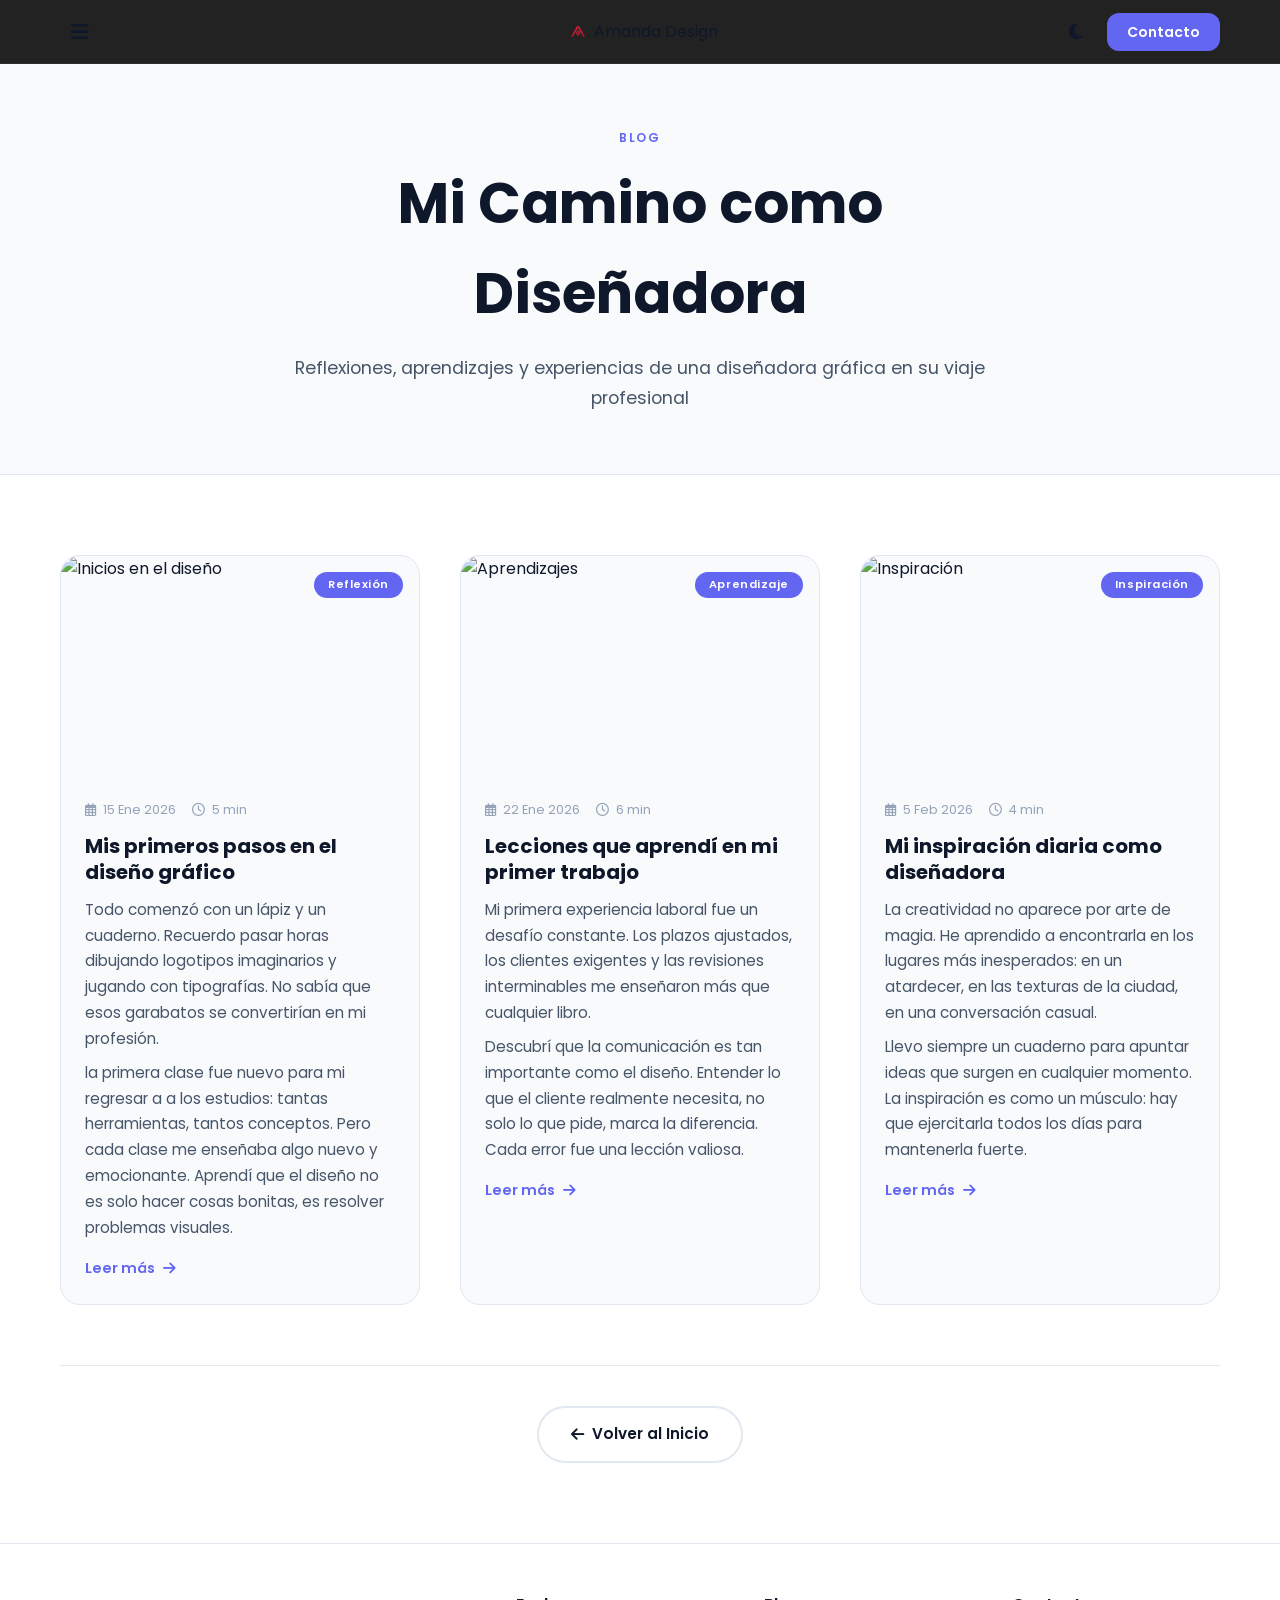
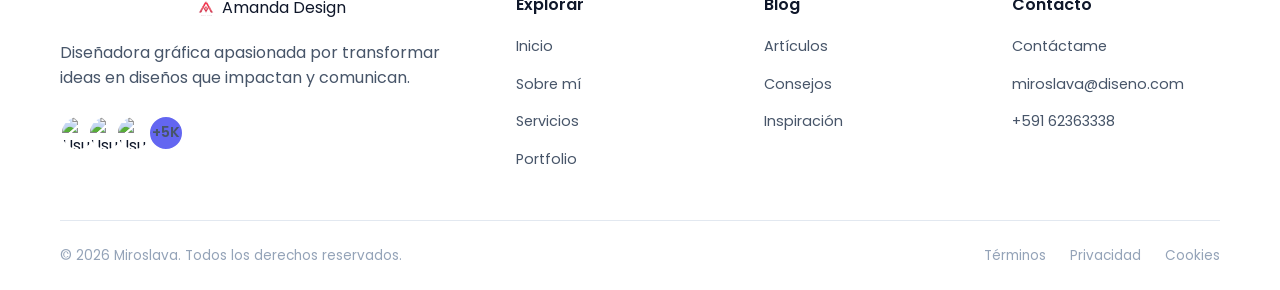
==== blog.html @ bf5e74ff "Primera versiondel portafolio de Amanda Design" ====
<!DOCTYPE html>
<html lang="es">
<head>
    <meta charset="UTF-8">
    <meta name="viewport" content="width=device-width, initial-scale=1.0">
    <title>Blog - Miroslava Diseñadora</title>
    
    <!-- ENLACES EXTERNOS -->
    <link rel="preconnect" href="https://fonts.googleapis.com">
    <link rel="preconnect" href="https://fonts.gstatic.com" crossorigin>
    <link href="https://fonts.googleapis.com/css2?family=Poppins:wght@300;400;500;600;700;800&display=swap" rel="stylesheet">
    <link rel="stylesheet" href="https://cdnjs.cloudflare.com/ajax/libs/font-awesome/6.5.0/css/all.min.css">
    
    <!-- HOJA DE ESTILOS PRINCIPAL -->
    <link rel="stylesheet" href="style.css">
</head>
<body>

    <!-- ========================================== -->
    <!-- HEADER (Barra de navegación fija)          -->
    <!-- ========================================== -->
    <header id="header">
        <div class="container header-container">
            <button id="menu-btn" class="menu-toggle" aria-label="Abrir menú">
                <i class="fas fa-bars"></i>
            </button>

             <a href="index.html" class="logo">
                <img src="img/logo.png" alt="Miroslava Logo"> Amanda Design
            </a>

            <div class="header-actions">
                <button id="theme-toggle" aria-label="Cambiar tema">
                    <i class="fas fa-moon"></i>
                </button>
                <a href="index.html#contacto" class="btn-contact">Contacto</a>
            </div>
        </div>
    </header>

    <!-- ========================================== -->
    <!-- MENÚ LATERAL (DRAWER)                     -->
    <!-- ========================================== -->
    <div id="overlay"></div>
    <nav id="drawer">
        <div class="drawer-header">
            <a href="index.html" class="logo">
                <img src="img/logo.png" alt="Miroslava Logo"> Amanda Design
            </a>
            </a>
            <button id="close-drawer" aria-label="Cerrar menú">
                <i class="fas fa-times"></i>
            </button>
        </div>
        <ul class="drawer-nav">
            <li><a href="index.html#inicio">Inicio</a></li>
            <li><a href="index.html#sobre-mi">Sobre mí</a></li>
            <li><a href="index.html#servicios">Servicios</a></li>
            <li><a href="index.html#galeria">Portafolio</a></li>
            <li><a href="blog.html">Blog personal</a></li>
            <li><a href="index.html#contacto" class="drawer-cta">Contacto</a></li>
        </ul>
    </nav>

    <main>

        <!-- ========================================== -->
        <!-- HERO DEL BLOG                             -->
        <!-- ========================================== -->
        <section class="blog-hero">
            <div class="container">
                <div class="blog-hero-content">
                    <span class="section-badge">Blog</span>
                    <h1>Mi Camino como Diseñadora</h1>
                    <p>Reflexiones, aprendizajes y experiencias de una diseñadora gráfica en su viaje profesional</p>
                </div>
            </div>
        </section>

        <!-- ========================================== -->
        <!-- BLOG GRID - 3 ARTÍCULOS                   -->
        <!-- ========================================== -->
        <section class="blog-grid-section">
            <div class="container">
                <div class="blog-grid">

                    <!-- ARTÍCULO 1 -->
                    <article class="blog-card">
                        <div class="blog-card-image">
                            <img src="https://images.unsplash.com/photo-1542744173-8e7e53415bb0?w=800&auto=format&fit=crop&q=80" alt="Inicios en el diseño">
                            <span class="blog-card-tag">Reflexión</span>
                        </div>
                        <div class="blog-card-body">
                            <div class="blog-card-meta">
                                <span><i class="far fa-calendar-alt"></i> 15 Ene 2026</span>
                                <span><i class="far fa-clock"></i> 5 min</span>
                            </div>
                            <h3>Mis primeros pasos en el diseño gráfico</h3>
                            <p>Todo comenzó con un lápiz y un cuaderno. Recuerdo pasar horas dibujando logotipos imaginarios y jugando con tipografías. No sabía que esos garabatos se convertirían en mi profesión.</p>
                            <p>la primera clase fue nuevo para mi regresar a a los estudios: tantas herramientas, tantos conceptos. Pero cada clase me enseñaba algo nuevo y emocionante. Aprendí que el diseño no es solo hacer cosas bonitas, es resolver problemas visuales.</p>
                            <a href="#" class="blog-card-link">Leer más <i class="fas fa-arrow-right"></i></a>
                        </div>
                    </article>

                    <!-- ARTÍCULO 2 -->
                    <article class="blog-card">
                        <div class="blog-card-image">
                            <img src="https://images.unsplash.com/photo-1557838923-2985c318be48?w=800&auto=format&fit=crop&q=80" alt="Aprendizajes">
                            <span class="blog-card-tag">Aprendizaje</span>
                        </div>
                        <div class="blog-card-body">
                            <div class="blog-card-meta">
                                <span><i class="far fa-calendar-alt"></i> 22 Ene 2026</span>
                                <span><i class="far fa-clock"></i> 6 min</span>
                            </div>
                            <h3>Lecciones que aprendí en mi primer trabajo</h3>
                            <p>Mi primera experiencia laboral fue un desafío constante. Los plazos ajustados, los clientes exigentes y las revisiones interminables me enseñaron más que cualquier libro.</p>
                            <p>Descubrí que la comunicación es tan importante como el diseño. Entender lo que el cliente realmente necesita, no solo lo que pide, marca la diferencia. Cada error fue una lección valiosa.</p>
                            <a href="#" class="blog-card-link">Leer más <i class="fas fa-arrow-right"></i></a>
                        </div>
                    </article>

                    <!-- ARTÍCULO 3 -->
                    <article class="blog-card">
                        <div class="blog-card-image">
                            <img src="https://images.unsplash.com/photo-1561070791-2526d30994b5?w=800&auto=format&fit=crop&q=80" alt="Inspiración">
                            <span class="blog-card-tag">Inspiración</span>
                        </div>
                        <div class="blog-card-body">
                            <div class="blog-card-meta">
                                <span><i class="far fa-calendar-alt"></i> 5 Feb 2026</span>
                                <span><i class="far fa-clock"></i> 4 min</span>
                            </div>
                            <h3>Mi inspiración diaria como diseñadora</h3>
                            <p>La creatividad no aparece por arte de magia. He aprendido a encontrarla en los lugares más inesperados: en un atardecer, en las texturas de la ciudad, en una conversación casual.</p>
                            <p>Llevo siempre un cuaderno para apuntar ideas que surgen en cualquier momento. La inspiración es como un músculo: hay que ejercitarla todos los días para mantenerla fuerte.</p>
                            <a href="#" class="blog-card-link">Leer más <i class="fas fa-arrow-right"></i></a>
                        </div>
                    </article>

                </div>

                <!-- Botón Volver al Inicio -->
                <div class="blog-back">
                    <a href="index.html" class="btn-primary">
                        <i class="fas fa-arrow-left"></i> Volver al Inicio
                    </a>
                </div>
            </div>
        </section>

    </main>

    <!-- ========================================== -->
    <!-- FOOTER                                     -->
    <!-- ========================================== -->
    <footer id="footer">
        <div class="container">
            <div class="footer-grid">
                <div class="footer-brand">
                     <a href="index.html" class="logo">
                <img src="img/logo.png" alt="Miroslava Logo"> Amanda Design
                </a>
                    <p>Diseñadora gráfica apasionada por transformar ideas en diseños que impactan y comunican.</p>
                    <div class="footer-social-proof">
                        <div class="avatars">
                            <img src="https://images.unsplash.com/photo-1494790108377-be9c29b29330?w=100&auto=format&fit=crop&q=80" alt="Usuario">
                            <img src="https://images.unsplash.com/photo-1507003211169-0a1dd7228f2d?w=100&auto=format&fit=crop&q=80" alt="Usuario">
                            <img src="https://images.unsplash.com/photo-1438761681033-6461ffad8d80?w=100&auto=format&fit=crop&q=80" alt="Usuario">
                            <span class="avatar-more">+5K</span>
                        </div>
                    </div>
                </div>

                <div class="footer-links">
                    <h4>Explorar</h4>
                    <ul>
                        <li><a href="index.html#inicio">Inicio</a></li>
                        <li><a href="index.html#sobre-mi">Sobre mí</a></li>
                        <li><a href="index.html#servicios">Servicios</a></li>
                        <li><a href="index.html#galeria">Portfolio</a></li>
                    </ul>
                </div>

                <div class="footer-links">
                    <h4>Blog</h4>
                    <ul>
                        <li><a href="blog.html">Artículos</a></li>
                        <li><a href="#">Consejos</a></li>
                        <li><a href="#">Inspiración</a></li>
                    </ul>
                </div>

                <div class="footer-links">
                    <h4>Contacto</h4>
                    <ul>
                        <li><a href="index.html#contacto">Contáctame</a></li>
                        <li><a href="#">miroslava@diseno.com</a></li>
                        <li><a href="#">+591 62363338</a></li>
                    </ul>
                </div>
            </div>

            <div class="footer-bottom">
                <p>© 2026 Miroslava. Todos los derechos reservados.</p>
                <div class="footer-legal">
                    <a href="#">Términos</a>
                    <a href="#">Privacidad</a>
                    <a href="#">Cookies</a>
                </div>
            </div>
        </div>
    </footer>

    <!-- ========================================== -->
    <!-- SCRIPTS                                    -->
    <!-- ========================================== -->
    <script src="script.js"></script>
</body>
</html>
---- style.css ----
/* ============================================ */
/* RESET Y ESTILOS BASE                        */
/* ============================================ */

* {
    margin: 0;
    padding: 0;
    box-sizing: border-box;
}

:root {
    /* Colores principales */
    --color-primary: #6366f1;
    --color-primary-dark: #4f46e5;
    --color-primary-light: #818cf8;
    
    --color-white: #ffffff;
    --color-black: #0a0a0a;
    --color-gray-50: #f8fafc;
    --color-gray-100: #f1f5f9;
    --color-gray-200: #e2e8f0;
    --color-gray-300: #cbd5e1;
    --color-gray-400: #94a3b8;
    --color-gray-500: #64748b;
    --color-gray-600: #475569;
    --color-gray-700: #334155;
    --color-gray-800: #1e293b;
    --color-gray-900: #0f172a;
    --color-gray-950: #020617;

    /* Tema claro (por defecto) */
    --bg-primary: #ffffff;
    --bg-secondary: #f8fafc;
    --bg-card: #ffffff;
    --bg-card-hover: #f1f5f9;
    --text-primary: #0f172a;
    --text-secondary: #475569;
    --text-muted: #94a3b8;
    --border-color: #e2e8f0;
    --shadow-color: rgba(0, 0, 0, 0.1);
    --hero-overlay: linear-gradient(to top, rgba(15, 23, 42, 0.9), rgba(15, 23, 42, 0.4));
    --drawer-bg: #0a0a0a;
    --drawer-text: #ffffff;
    --feature-bg: #f8fafc;
    
    /* Fuentes */
    --font-family: 'Poppins', -apple-system, BlinkMacSystemFont, 'Segoe UI', sans-serif;
    
    /* Transiciones */
    --transition: all 0.3s cubic-bezier(0.4, 0, 0.2, 1);
    
    /* Espaciado */
    --container-width: 1200px;
    --header-height: 64px;
    --section-padding: 80px 0;
}

/* Tema oscuro */
html.dark {
    --bg-primary: #020617;
    --bg-secondary: #0f172a;
    --bg-card: #1e293b;
    --bg-card-hover: #334155;
    --text-primary: #f8fafc;
    --text-secondary: #94a3b8;
    --text-muted: #64748b;
    --border-color: #1e293b;
    --shadow-color: rgba(0, 0, 0, 0.5);
    --hero-overlay: linear-gradient(to top, rgba(2, 6, 23, 0.95), rgba(2, 6, 23, 0.5));
    --drawer-bg: #0a0a0a;
    --drawer-text: #f8fafc;
    --feature-bg: #1e293b;
}

html {
    scroll-behavior: smooth;
}

body {
    font-family: var(--font-family);
    background-color: var(--bg-primary);
    color: var(--text-primary);
    line-height: 1.6;
    transition: background-color 0.3s, color 0.3s;
    overflow-x: hidden;
}

img {
    max-width: 100%;
    display: block;
}

a {
    text-decoration: none;
    color: inherit;
}

ul {
    list-style: none;
}

.container {
    max-width: var(--container-width);
    margin: 0 auto;
    padding: 0 20px;
}

/* ============================================ */
/* HEADER                                       */
/* ============================================ */

#header {
    position: fixed;
    top: 0;
    left: 0;
    right: 0;
    z-index: 50;
    background: rgba(10, 10, 10, 0.9);
    backdrop-filter: blur(12px);
    -webkit-backdrop-filter: blur(12px);
    border-bottom: 1px solid rgba(255, 255, 255, 0.08);
    height: var(--header-height);
    transition: var(--transition);
}

html.dark #header {
    background: rgba(10, 10, 10, 0.95);
}

.header-container {
    display: grid;
    grid-template-columns: 1fr auto 1fr;
    align-items: center;
    height: var(--header-height);
}

.menu-toggle {
    background: none;
    border: none;
    color: var(--text-primary);
    font-size: 1.25rem;
    cursor: pointer;
    width: 40px;
    height: 40px;
    display: flex;
    align-items: center;
    justify-content: center;
    border-radius: 12px;
    transition: var(--transition);
}

.menu-toggle:hover {
    background: var(--bg-card-hover);
}

.logo {
    display: flex;
    align-items: center;
    justify-content: center;
}

.logo img {
    height: 32px;
    width: auto;
}

.header-actions {
    display: flex;
    align-items: center;
    gap: 12px;
    justify-content: flex-end;
}

#theme-toggle {
    background: none;
    border: none;
    color: var(--text-primary);
    font-size: 1.1rem;
    cursor: pointer;
    width: 40px;
    height: 40px;
    display: flex;
    align-items: center;
    justify-content: center;
    border-radius: 12px;
    transition: var(--transition);
}

#theme-toggle:hover {
    background: var(--bg-card-hover);
}

#theme-toggle .fa-moon {
    display: block;
}
#theme-toggle .fa-sun {
    display: none;
}

html.dark #theme-toggle .fa-moon {
    display: none;
}
html.dark #theme-toggle .fa-sun {
    display: block;
}

.btn-contact {
    padding: 8px 20px;
    background: var(--color-primary);
    color: white;
    font-weight: 600;
    font-size: 0.875rem;
    border-radius: 12px;
    transition: var(--transition);
    display: none;
}

.btn-contact:hover {
    background: var(--color-primary-dark);
    box-shadow: 0 4px 20px rgba(99, 102, 241, 0.3);
    transform: translateY(-1px);
}

@media (min-width: 768px) {
    .btn-contact {
        display: inline-flex;
        align-items: center;
    }
}

/* ============================================ */
/* DRAWER (Menú Móvil)                        */
/* ============================================ */

#overlay {
    position: fixed;
    inset: 0;
    background: rgba(0, 0, 0, 0.5);
    z-index: 99;
    opacity: 0;
    visibility: hidden;
    transition: opacity 0.3s ease, visibility 0.3s ease;
}

#overlay.active {
    opacity: 1;
    visibility: visible;
}

#drawer {
    position: fixed;
    top: 0;
    left: 0;
    width: 320px;
    height: 100vh;
    background: var(--drawer-bg);
    z-index: 100;
    transform: translateX(-100%);
    transition: transform 0.3s cubic-bezier(0.4, 0, 0.2, 1);
    padding: 24px;
    overflow-y: auto;
}

#drawer.active {
    transform: translateX(0);
}

.drawer-header {
    display: flex;
    align-items: center;
    justify-content: space-between;
    margin-bottom: 32px;
    padding-bottom: 24px;
    border-bottom: 1px solid rgba(255, 255, 255, 0.06);
}

#close-drawer {
    background: none;
    border: none;
    color: var(--drawer-text);
    font-size: 1.25rem;
    cursor: pointer;
    width: 40px;
    height: 40px;
    display: flex;
    align-items: center;
    justify-content: center;
    border-radius: 12px;
    transition: var(--transition);
}

#close-drawer:hover {
    background: rgba(255, 255, 255, 0.05);
}

.drawer-nav {
    display: flex;
    flex-direction: column;
    gap: 4px;
}

.drawer-nav a {
    display: block;
    padding: 12px 16px;
    color: var(--drawer-text);
    font-weight: 500;
    border-radius: 12px;
    transition: var(--transition);
    font-size: 0.95rem;
}

.drawer-nav a:hover {
    background: rgba(255, 255, 255, 0.05);
}

.drawer-nav .drawer-cta {
    margin-top: 16px;
    background: var(--color-primary);
    color: white;
    text-align: center;
    font-weight: 600;
}

.drawer-nav .drawer-cta:hover {
    background: var(--color-primary-dark);
    box-shadow: 0 4px 20px rgba(99, 102, 241, 0.3);
}

/* ============================================ */
/* HERO - CENTRADO                            */
/* ============================================ */

.hero {
    position: relative;
    min-height: 100vh;
    display: flex;
    align-items: center;
    justify-content: center;
    padding: calc(var(--header-height) + 40px) 0 60px;
    overflow: hidden;
    text-align: center;
}

.hero-bg {
    position: absolute;
    inset: 0;
    z-index: 0;
}

.hero-bg img {
    width: 100%;
    height: 100%;
    object-fit: cover;
}

.hero-overlay {
    position: absolute;
    inset: 0;
    background: var(--hero-overlay);
}

.hero-content {
    position: relative;
    z-index: 1;
    max-width: 800px;
    margin: 0 auto;
    padding: 0 20px;
}

.hero-badge {
    display: inline-block;
    color: var(--color-primary-light);
    font-size: 0.75rem;
    font-weight: 600;
    letter-spacing: 0.25em;
    text-transform: uppercase;
    margin-bottom: 20px;
}

.hero h1 {
    font-size: 2.5rem;
    font-weight: 800;
    line-height: 1.1;
    color: white;
}

.hero h1 span {
    display: block;
}

.hero h1 .highlight {
    color: var(--color-primary-light);
}

.hero-divider {
    width: 80px;
    height: 4px;
    background: var(--color-primary);
    border-radius: 4px;
    margin: 24px auto;
}

.hero p {
    color: rgba(255, 255, 255, 0.8);
    font-size: 1.05rem;
    max-width: 600px;
    margin: 0 auto;
    font-weight: 400;
    line-height: 1.7;
}

.hero-buttons {
    display: flex;
    flex-wrap: wrap;
    gap: 16px;
    margin-top: 32px;
    justify-content: center;
}

.btn-primary {
    display: inline-flex;
    align-items: center;
    padding: 14px 32px;
    background: var(--color-primary);
    color: white;
    font-weight: 600;
    border-radius: 9999px;
    border: none;
    cursor: pointer;
    transition: var(--transition);
    font-size: 0.95rem;
}

.btn-primary:hover {
    background: var(--color-primary-dark);
    transform: translateY(-2px);
    box-shadow: 0 8px 30px rgba(99, 102, 241, 0.35);
}

.btn-secondary {
    display: inline-flex;
    align-items: center;
    padding: 14px 32px;
    background: rgba(255, 255, 255, 0.08);
    backdrop-filter: blur(8px);
    -webkit-backdrop-filter: blur(8px);
    color: white;
    font-weight: 600;
    border-radius: 9999px;
    border: 1px solid rgba(255, 255, 255, 0.2);
    cursor: pointer;
    transition: var(--transition);
    font-size: 0.95rem;
}

.btn-secondary:hover {
    background: rgba(255, 255, 255, 0.15);
    transform: translateY(-2px);
}

.hero-stats {
    display: none;
    position: absolute;
    bottom: 100px;
    right: 40px;
    z-index: 1;
    gap: 16px;
}

@media (min-width: 1024px) {
    .hero-stats {
        display: grid;
        grid-template-columns: 1fr 1fr;
    }
}

.stat-card {
    padding: 20px;
    background: rgba(255, 255, 255, 0.08);
    backdrop-filter: blur(16px);
    -webkit-backdrop-filter: blur(16px);
    border-radius: 16px;
    border: 1px solid rgba(255, 255, 255, 0.12);
    width: 160px;
}

.stat-number {
    display: block;
    font-size: 1.75rem;
    font-weight: 700;
    color: var(--color-primary-light);
}

.stat-card p {
    color: rgba(255, 255, 255, 0.6);
    font-size: 0.8rem;
    margin-top: 4px;
}

@media (min-width: 640px) {
    .hero h1 {
        font-size: 3.5rem;
    }
}

@media (min-width: 1024px) {
    .hero h1 {
        font-size: 4.5rem;
    }
}

/* ============================================ */
/* SECCIÓN: SOBRE MÍ - NUEVA ESTRUCTURA       */
/* ============================================ */

.about {
    padding: var(--section-padding);
    background: var(--bg-secondary);
    transition: background-color 0.3s;
}

.section-badge {
    display: inline-block;
    color: var(--color-primary);
    font-size: 0.75rem;
    font-weight: 600;
    letter-spacing: 0.15em;
    text-transform: uppercase;
    margin-bottom: 12px;
}

/* Fila superior: Imagen + Texto */
.about-row {
    display: grid;
    gap: 40px;
    margin-bottom: 48px;
}

@media (min-width: 768px) {
    .about-row {
        grid-template-columns: 1fr 1fr;
        align-items: center;
    }
}

.about-image {
    border-radius: 24px;
    overflow: hidden;
    min-height: 350px;
}

.about-image img {
    width: 100%;
    height: 100%;
    min-height: 350px;
    object-fit: cover;
}

.about-text h2 {
    font-size: 2rem;
    font-weight: 700;
    color: var(--text-primary);
    margin-bottom: 16px;
}

.about-text p {
    color: var(--text-secondary);
    line-height: 1.7;
    margin-bottom: 12px;
}

.btn-link {
    display: inline-flex;
    align-items: center;
    gap: 8px;
    color: var(--color-primary);
    font-weight: 600;
    transition: var(--transition);
}

.btn-link i {
    transition: var(--transition);
}

.btn-link:hover {
    gap: 16px;
}

/* Fila inferior: 3 cualidades centradas */
.about-features {
    display: grid;
    grid-template-columns: 1fr;
    gap: 24px;
    padding-top: 40px;
    border-top: 1px solid var(--border-color);
}

@media (min-width: 768px) {
    .about-features {
        grid-template-columns: repeat(3, 1fr);
        gap: 32px;
    }
}

.feature-card {
    text-align: center;
    padding: 32px 24px;
    background: var(--bg-card);
    border-radius: 16px;
    transition: var(--transition);
    border: 1px solid var(--border-color);
}

.feature-card:hover {
    transform: translateY(-4px);
    box-shadow: 0 8px 30px var(--shadow-color);
    border-color: var(--color-primary);
}

.feature-card .feature-icon {
    width: 56px;
    height: 56px;
    border-radius: 14px;
    background: var(--color-primary);
    display: flex;
    align-items: center;
    justify-content: center;
    margin: 0 auto 16px;
    color: white;
    font-size: 1.5rem;
}

.feature-card h4 {
    font-size: 1.1rem;
    font-weight: 600;
    margin-bottom: 8px;
    color: var(--text-primary);
}

.feature-card p {
    color: var(--text-secondary);
    font-size: 0.95rem;
    line-height: 1.6;
}

/* ============================================ */
/* SECCIÓN: SERVICIOS - NUEVA ESTRUCTURA      */
/* ============================================ */

.services {
    padding: var(--section-padding);
    background: var(--bg-primary);
    transition: background-color 0.3s;
}

.services-layout {
    display: grid;
    gap: 48px;
}

@media (min-width: 1024px) {
    .services-layout {
        grid-template-columns: 1fr 1.5fr;
        gap: 64px;
        align-items: start;
    }
}

.services-text .section-badge {
    display: inline-block;
    color: var(--color-primary);
    font-size: 0.75rem;
    font-weight: 600;
    letter-spacing: 0.15em;
    text-transform: uppercase;
    margin-bottom: 12px;
}

.services-text h2 {
    font-size: 2.25rem;
    font-weight: 700;
    color: var(--text-primary);
    margin-bottom: 16px;
}

@media (min-width: 640px) {
    .services-text h2 {
        font-size: 3rem;
    }
}

.services-text p {
    color: var(--text-secondary);
    font-size: 1.05rem;
    line-height: 1.7;
}

.services-subtext {
    margin-top: 16px;
    color: var(--text-muted);
}

.services-cards {
    display: grid;
    grid-template-columns: 1fr 1fr;
    gap: 20px;
}

@media (max-width: 480px) {
    .services-cards {
        grid-template-columns: 1fr;
    }
}

.service-card {
    padding: 24px;
    background: var(--bg-secondary);
    border-radius: 16px;
    text-align: center;
    border: 1px solid var(--border-color);
    transition: var(--transition);
}

.service-card:hover {
    border-color: var(--color-primary);
    transform: translateY(-4px);
    box-shadow: 0 8px 30px var(--shadow-color);
}

.service-card .service-icon {
    width: 48px;
    height: 48px;
    margin: 0 auto 12px;
    background: var(--color-primary);
    border-radius: 12px;
    display: flex;
    align-items: center;
    justify-content: center;
    color: white;
    font-size: 1.25rem;
}

.service-card h5 {
    font-size: 0.95rem;
    font-weight: 600;
    margin-bottom: 6px;
    color: var(--text-primary);
}

.service-card p {
    color: var(--text-secondary);
    font-size: 0.85rem;
    line-height: 1.5;
}

/* ============================================ */
/* SECCIÓN: PORTAFOLIO DESTACADO               */
/* ============================================ */

.featured-section {
    padding: var(--section-padding);
    background: var(--bg-secondary);
    transition: background-color 0.3s;
}

.featured-header {
    text-align: center;
    margin-bottom: 48px;
}

.featured-header .section-badge {
    display: inline-block;
    color: var(--color-primary);
    font-size: 0.75rem;
    font-weight: 600;
    letter-spacing: 0.15em;
    text-transform: uppercase;
    margin-bottom: 12px;
}

.featured-header h2 {
    font-size: 2.25rem;
    font-weight: 700;
    color: var(--text-primary);
    margin-bottom: 16px;
}

@media (min-width: 640px) {
    .featured-header h2 {
        font-size: 3rem;
    }
}

.featured-header p {
    color: var(--text-secondary);
    font-size: 1.1rem;
    max-width: 650px;
    margin: 0 auto;
    line-height: 1.7;
}

.featured-grid {
    display: grid;
    gap: 24px;
}

@media (min-width: 1024px) {
    .featured-grid {
        grid-template-columns: 1fr 1fr;
    }
}

.featured-main {
    position: relative;
    overflow: hidden;
    border-radius: 24px;
    min-height: 400px;
}

@media (min-width: 1024px) {
    .featured-main {
        min-height: 700px;
    }
}

.featured-main img {
    width: 100%;
    height: 100%;
    min-height: 400px;
    object-fit: cover;
    transition: transform 0.7s cubic-bezier(0.4, 0, 0.2, 1);
}

@media (min-width: 1024px) {
    .featured-main img {
        min-height: 700px;
    }
}

.featured-main:hover img {
    transform: scale(1.05);
}

.featured-main-overlay {
    position: absolute;
    inset: 0;
    background: linear-gradient(to top, rgba(15, 23, 42, 0.85), transparent 50%);
    padding: 32px;
    display: flex;
    flex-direction: column;
    justify-content: flex-end;
}

.featured-main-overlay .featured-tag {
    display: inline-block;
    padding: 4px 14px;
    background: var(--color-primary);
    color: white;
    font-size: 0.7rem;
    font-weight: 700;
    border-radius: 9999px;
    margin-bottom: 12px;
    width: fit-content;
    letter-spacing: 0.05em;
}

.featured-main-overlay h3 {
    color: white;
    font-size: 1.75rem;
    font-weight: 700;
    margin-bottom: 8px;
}

@media (min-width: 640px) {
    .featured-main-overlay h3 {
        font-size: 2.25rem;
    }
}

.featured-main-overlay p {
    color: rgba(255, 255, 255, 0.8);
    font-size: 0.95rem;
    max-width: 450px;
    line-height: 1.6;
    margin-bottom: 16px;
}

.featured-link {
    display: inline-flex;
    align-items: center;
    gap: 8px;
    color: var(--color-primary-light);
    font-weight: 600;
    transition: var(--transition);
}

.featured-link i {
    transition: var(--transition);
}

.featured-link:hover {
    gap: 16px;
}

.featured-side {
    display: flex;
    flex-direction: column;
    gap: 24px;
}

.featured-side-top {
    display: grid;
    grid-template-columns: 1fr 1fr;
    gap: 24px;
}

.featured-card {
    position: relative;
    overflow: hidden;
    border-radius: 16px;
    min-height: 200px;
    cursor: pointer;
}

@media (min-width: 1024px) {
    .featured-card {
        min-height: 340px;
    }
}

.featured-card-wide {
    min-height: 200px;
}

@media (min-width: 1024px) {
    .featured-card-wide {
        min-height: 340px;
    }
}

.featured-card img {
    width: 100%;
    height: 100%;
    min-height: 200px;
    object-fit: cover;
    transition: transform 0.5s cubic-bezier(0.4, 0, 0.2, 1);
}

@media (min-width: 1024px) {
    .featured-card img {
        min-height: 340px;
    }
}

.featured-card:hover img {
    transform: scale(1.05);
}

.featured-card-overlay {
    position: absolute;
    inset: 0;
    background: linear-gradient(to top, rgba(15, 23, 42, 0.8), transparent 40%);
    padding: 20px;
    display: flex;
    flex-direction: column;
    justify-content: flex-end;
    opacity: 0;
    transition: var(--transition);
}

.featured-card:hover .featured-card-overlay {
    opacity: 1;
}

.featured-card-overlay .featured-tag {
    display: inline-block;
    padding: 2px 12px;
    background: var(--color-primary);
    color: white;
    font-size: 0.65rem;
    font-weight: 600;
    border-radius: 9999px;
    margin-bottom: 6px;
    width: fit-content;
}

.featured-card-overlay h4 {
    color: white;
    font-size: 1.1rem;
    font-weight: 600;
}

.featured-card-overlay p {
    color: rgba(255, 255, 255, 0.7);
    font-size: 0.85rem;
    display: none;
}

.featured-card-wide .featured-card-overlay p {
    display: block;
    margin-top: 4px;
}

.featured-stats {
    display: grid;
    grid-template-columns: 1fr 1fr;
    gap: 24px;
    margin-top: 48px;
    padding-top: 32px;
    border-top: 1px solid var(--border-color);
}

@media (min-width: 768px) {
    .featured-stats {
        grid-template-columns: repeat(4, 1fr);
        gap: 32px;
    }
}

.stat-item {
    text-align: center;
}

.stat-item .stat-number {
    display: block;
    font-size: 2rem;
    font-weight: 700;
    color: var(--color-primary);
}

@media (min-width: 640px) {
    .stat-item .stat-number {
        font-size: 2.5rem;
    }
}

.stat-item p {
    color: var(--text-secondary);
    font-size: 0.9rem;
    margin-top: 4px;
}

/* ============================================ */
/* SECCIÓN: GALERÍA MARQUEE VERTICAL           */
/* ============================================ */

.gallery-marquee-section {
    padding: var(--section-padding);
    background: var(--bg-primary);
    transition: background-color 0.3s;
}

.marquee-layout {
    display: flex;
    flex-direction: column;
    gap: 48px;
}

@media (min-width: 1024px) {
    .marquee-layout {
        flex-direction: row;
        gap: 64px;
        align-items: stretch;
    }
}

.marquee-content {
    flex: 0 0 auto;
    display: flex;
    flex-direction: column;
    justify-content: center;
}

@media (min-width: 1024px) {
    .marquee-content {
        width: 420px;
        flex-shrink: 0;
    }
}

.marquee-content h2 {
    font-size: 2.25rem;
    font-weight: 700;
    color: var(--text-primary);
    margin-bottom: 16px;
}

@media (min-width: 640px) {
    .marquee-content h2 {
        font-size: 3rem;
    }
}

.marquee-content p {
    color: var(--text-secondary);
    font-size: 1.1rem;
    line-height: 1.7;
    margin-bottom: 32px;
}

.marquee-stats {
    display: grid;
    grid-template-columns: 1fr 1fr;
    gap: 24px;
    padding-top: 32px;
    border-top: 1px solid var(--border-color);
    margin-bottom: 32px;
}

.marquee-stats .stat-number {
    color: var(--color-primary);
    font-size: 1.875rem;
    font-weight: 700;
    display: block;
}

.marquee-stats p {
    color: var(--text-secondary);
    margin-top: 4px;
    font-size: 0.95rem;
    margin-bottom: 0;
}

.btn-marquee {
    display: inline-flex;
    align-items: center;
    gap: 8px;
    padding: 16px 32px;
    background: var(--color-primary);
    color: white;
    font-weight: 600;
    border-radius: 9999px;
    transition: var(--transition);
    width: fit-content;
    border: none;
    cursor: pointer;
    font-size: 0.95rem;
}

.btn-marquee:hover {
    background: var(--color-primary-dark);
    transform: translateY(-2px);
    box-shadow: 0 8px 30px rgba(99, 102, 241, 0.35);
    gap: 12px;
}

.btn-marquee i {
    transition: var(--transition);
}

.marquee-container {
    flex: 1;
    height: 500px;
    overflow: hidden;
    position: relative;
}

@media (min-width: 1024px) {
    .marquee-container {
        height: 650px;
    }
}

.marquee-grid {
    display: flex;
    gap: 20px;
    height: 100%;
}

.marquee-col {
    flex: 1;
    overflow: hidden;
    position: relative;
}

.marquee-col-desktop {
    display: none;
}

@media (min-width: 1024px) {
    .marquee-col-desktop {
        display: block;
    }
}

@keyframes scrollUp {
    0% { transform: translateY(0); }
    100% { transform: translateY(-50%); }
}

@keyframes scrollDown {
    0% { transform: translateY(-50%); }
    100% { transform: translateY(0); }
}

.marquee-track-up {
    display: flex;
    flex-direction: column;
    gap: 20px;
    animation: scrollUp 25s linear infinite;
}

.marquee-track-down {
    display: flex;
    flex-direction: column;
    gap: 20px;
    animation: scrollDown 25s linear infinite;
}

.marquee-col:hover .marquee-track-up,
.marquee-col:hover .marquee-track-down {
    animation-play-state: paused;
}

.marquee-track-up img,
.marquee-track-down img {
    width: 100%;
    height: 280px;
    object-fit: cover;
    border-radius: 16px;
    transition: transform 0.5s cubic-bezier(0.4, 0, 0.2, 1);
}

.marquee-track-up img:hover,
.marquee-track-down img:hover {
    transform: scale(1.05);
}

.marquee-gradient-top {
    position: absolute;
    top: 0;
    left: 0;
    right: 0;
    height: 96px;
    background: linear-gradient(to bottom, var(--bg-primary), transparent);
    pointer-events: none;
}

.marquee-gradient-bottom {
    position: absolute;
    bottom: 0;
    left: 0;
    right: 0;
    height: 96px;
    background: linear-gradient(to top, var(--bg-primary), transparent);
    pointer-events: none;
}


/* ============================================ */
/* SECCIÓN: CARRUSEL DE VIDEOS (Vertical)      */
/* ============================================ */

.video-carousel-section {
    padding: var(--section-padding);
    background: var(--bg-secondary);
    transition: background-color 0.3s;
}

.video-carousel-header {
    text-align: center;
    margin-bottom: 48px;
}

.video-carousel-header .section-badge {
    display: inline-block;
    color: var(--color-primary);
    font-size: 0.75rem;
    font-weight: 600;
    letter-spacing: 0.15em;
    text-transform: uppercase;
    margin-bottom: 12px;
}

.video-carousel-header h2 {
    font-size: 2.25rem;
    font-weight: 700;
    color: var(--text-primary);
    margin-bottom: 16px;
}

@media (min-width: 640px) {
    .video-carousel-header h2 {
        font-size: 3rem;
    }
}

.video-carousel-header p {
    color: var(--text-secondary);
    font-size: 1.1rem;
    max-width: 600px;
    margin: 0 auto;
    line-height: 1.7;
}

/* ============================================ */
/* CONTENEDOR DEL CARRUSEL                     */
/* ============================================ */

.video-carousel-wrapper {
    overflow: hidden;
    border-radius: 24px;
    position: relative;
    padding: 0 4px; /* Pequeño padding para evitar corte */
}

.video-carousel-track {
    display: flex;
    gap: 24px; /* Espacio entre videos */
    transition: transform 0.6s cubic-bezier(0.4, 0, 0.2, 1);
    will-change: transform;
}

/* ============================================ */
/* CADA SLIDE                                  */
/* ============================================ */

.video-carousel-slide {
    flex: 0 0 100%;
    min-width: 100%;
    padding: 0 2px; /* Pequeño padding interno */
}

@media (min-width: 768px) {
    .video-carousel-slide {
        flex: 0 0 calc(50% - 12px); /* Ajustado para el gap */
        min-width: calc(50% - 12px);
    }
}

@media (min-width: 1024px) {
    .video-carousel-slide {
        flex: 0 0 calc(33.33% - 16px); /* 3 videos en desktop */
        min-width: calc(33.33% - 16px);
    }
}

/* ============================================ */
/* TARJETA DE VIDEO - FORMATO VERTICAL (9:16)  */
/* ============================================ */

.video-card {
    position: relative;
    overflow: hidden;
    border-radius: 16px;
    background: var(--bg-card);
    aspect-ratio: 9 / 16;
    max-height: 580px;
    cursor: pointer;
    box-shadow: 0 4px 20px var(--shadow-color);
    transition: var(--transition);
}

/* Para pantallas pequeñas */
@media (max-width: 480px) {
    .video-card {
        aspect-ratio: 9 / 16;
        max-height: 420px;
    }
}

@media (min-width: 481px) and (max-width: 767px) {
    .video-card {
        aspect-ratio: 9 / 16;
        max-height: 480px;
    }
}

@media (min-width: 768px) and (max-width: 1024px) {
    .video-card {
        aspect-ratio: 9 / 16;
        max-height: 520px;
    }
}

.video-card:hover {
    transform: translateY(-4px);
    box-shadow: 0 12px 40px var(--shadow-color);
}

.video-player {
    width: 100%;
    height: 100%;
    object-fit: cover;
    display: block;
    background: var(--bg-card);
}

/* ============================================ */
/* OVERLAY DEL VIDEO                           */
/* ============================================ */

.video-overlay {
    position: absolute;
    inset: 0;
    background: linear-gradient(to top, rgba(15, 23, 42, 0.85), transparent 40%);
    padding: 20px;
    display: flex;
    flex-direction: column;
    justify-content: flex-end;
    transition: var(--transition);
}

.video-card:hover .video-overlay {
    background: linear-gradient(to top, rgba(15, 23, 42, 0.9), transparent 30%);
}

.video-tag {
    display: inline-block;
    padding: 4px 12px;
    background: rgba(99, 102, 241, 0.9);
    color: white;
    font-size: 0.65rem;
    font-weight: 600;
    border-radius: 9999px;
    margin-bottom: 6px;
    width: fit-content;
    letter-spacing: 0.05em;
}

.video-overlay h3 {
    color: white;
    font-size: 1.1rem;
    font-weight: 700;
    margin-bottom: 4px;
}

@media (max-width: 480px) {
    .video-overlay h3 {
        font-size: 0.95rem;
    }
    .video-overlay {
        padding: 14px;
    }
    .video-tag {
        font-size: 0.55rem;
        padding: 3px 10px;
    }
}

/* ============================================ */
/* BOTÓN DE REPRODUCCIÓN                       */
/* ============================================ */

.video-play-btn {
    width: 60px;
    height: 60px;
    border-radius: 50%;
    background: rgba(255, 255, 255, 0.15);
    backdrop-filter: blur(8px);
    -webkit-backdrop-filter: blur(8px);
    border: 2px solid rgba(255, 255, 255, 0.3);
    color: white;
    cursor: pointer;
    display: flex;
    align-items: center;
    justify-content: center;
    transition: var(--transition);
    font-size: 1.4rem;
    position: absolute;
    top: 50%;
    left: 50%;
    transform: translate(-50%, -50%);
    opacity: 0;
}

@media (max-width: 480px) {
    .video-play-btn {
        width: 48px;
        height: 48px;
        font-size: 1.1rem;
    }
}

.video-card:hover .video-play-btn {
    opacity: 1;
}

.video-play-btn:hover {
    background: var(--color-primary);
    border-color: var(--color-primary);
    transform: translate(-50%, -50%) scale(1.1);
}

.video-play-btn.playing {
    opacity: 0;
}

/* ============================================ */
/* NAVEGACIÓN                                  */
/* ============================================ */

.video-carousel-nav {
    display: flex;
    align-items: center;
    justify-content: center;
    gap: 20px;
    margin-top: 32px;
}

.video-nav-btn {
    width: 50px;
    height: 50px;
    border-radius: 50%;
    border: 2px solid var(--border-color);
    background: transparent;
    color: var(--text-secondary);
    cursor: pointer;
    display: flex;
    align-items: center;
    justify-content: center;
    transition: var(--transition);
    font-size: 1rem;
}

.video-nav-btn:hover {
    background: var(--color-primary);
    border-color: var(--color-primary);
    color: white;
    transform: translateY(-2px);
}

.video-nav-next {
    background: var(--color-primary);
    border-color: var(--color-primary);
    color: white;
}

.video-nav-next:hover {
    background: var(--color-primary-dark);
    border-color: var(--color-primary-dark);
}

@media (max-width: 480px) {
    .video-nav-btn {
        width: 42px;
        height: 42px;
        font-size: 0.85rem;
    }
}

/* ============================================ */
/* INDICADORES DE PROGRESO                    */
/* ============================================ */

.video-progress {
    display: flex;
    align-items: center;
    gap: 8px;
}

.video-dot {
    width: 8px;
    height: 8px;
    border-radius: 50%;
    background: var(--border-color);
    transition: var(--transition);
    cursor: pointer;
}

.video-dot.active {
    width: 28px;
    border-radius: 4px;
    background: var(--color-primary);
}

.video-dot:hover:not(.active) {
    background: var(--text-secondary);
}

/* ============================================ */
/* RESPONSIVE - Ajustes adicionales            */
/* ============================================ */

@media (max-width: 480px) {
    .video-carousel-section {
        padding: 60px 0;
    }
    
    .video-carousel-header h2 {
        font-size: 1.75rem;
    }
    
    .video-carousel-header p {
        font-size: 0.95rem;
    }
    
    .video-carousel-wrapper {
        border-radius: 16px;
        padding: 0 2px;
    }
    
    .video-carousel-track {
        gap: 16px; /* Espacio más pequeño en móvil */
    }
    
    .video-carousel-slide {
        flex: 0 0 100%;
        min-width: 100%;
        padding: 0 2px;
    }
}

@media (min-width: 481px) and (max-width: 767px) {
    .video-carousel-track {
        gap: 18px;
    }
    
    .video-carousel-slide {
        flex: 0 0 100%;
        min-width: 100%;
        padding: 0 2px;
    }
}

@media (min-width: 768px) and (max-width: 1023px) {
    .video-carousel-slide {
        flex: 0 0 calc(50% - 12px);
        min-width: calc(50% - 12px);
        padding: 0 4px;
    }
    
    .video-carousel-track {
        gap: 20px;
    }
}

@media (min-width: 1024px) {
    .video-carousel-slide {
        flex: 0 0 calc(33.33% - 16px);
        min-width: calc(33.33% - 16px);
        padding: 0 4px;
    }
    
    .video-carousel-track {
        gap: 24px;
    }
}

/* ============================================ */
/* MODO OSCURO - Ajustes específicos           */
/* ============================================ */

html.dark .video-card {
    box-shadow: 0 4px 20px rgba(0, 0, 0, 0.4);
}

html.dark .video-card:hover {
    box-shadow: 0 12px 40px rgba(0, 0, 0, 0.6);
}

html.dark .video-nav-btn {
    border-color: var(--border-color);
}

html.dark .video-nav-btn:hover {
    background: var(--color-primary);
    border-color: var(--color-primary);
}


/* ============================================ */
/* SECCIÓN: CONTACTO                          */
/* ============================================ */

.contact {
    padding: var(--section-padding);
    background: var(--bg-secondary);
    transition: background-color 0.3s;
}

.contact-grid {
    display: grid;
    gap: 48px;
}

.contact-info h2 {
    font-size: 2rem;
    font-weight: 700;
    margin-bottom: 16px;
}

.contact-info > p {
    color: var(--text-secondary);
    font-size: 1.05rem;
    max-width: 450px;
    margin-bottom: 32px;
}

.contact-details {
    display: flex;
    flex-direction: column;
    gap: 16px;
    margin-bottom: 32px;
}

.contact-details div {
    display: flex;
    align-items: center;
    gap: 12px;
    color: var(--text-secondary);
}

.contact-details i {
    width: 20px;
    color: var(--color-primary);
}

.contact-social {
    display: flex;
    gap: 12px;
}

.contact-social a {
    width: 44px;
    height: 44px;
    border-radius: 50%;
    border: 1px solid var(--border-color);
    display: flex;
    align-items: center;
    justify-content: center;
    color: var(--text-secondary);
    transition: var(--transition);
}

.contact-social a:hover {
    background: var(--color-primary);
    border-color: var(--color-primary);
    color: white;
    transform: translateY(-2px);
}

.contact-form {
    display: flex;
    flex-direction: column;
    gap: 20px;
}

.form-group {
    display: flex;
    flex-direction: column;
    gap: 6px;
}

.form-group label {
    font-weight: 500;
    font-size: 0.9rem;
}

.form-group input,
.form-group textarea {
    padding: 12px 16px;
    border-radius: 12px;
    border: 1px solid var(--border-color);
    background: var(--bg-card);
    color: var(--text-primary);
    font-family: var(--font-family);
    font-size: 0.95rem;
    transition: var(--transition);
}

.form-group input:focus,
.form-group textarea:focus {
    outline: none;
    border-color: var(--color-primary);
    box-shadow: 0 0 0 4px rgba(99, 102, 241, 0.1);
}

.btn-full {
    width: 100%;
    justify-content: center;
}

@media (min-width: 768px) {
    .contact-grid {
        grid-template-columns: 1fr 1.5fr;
        gap: 60px;
    }
    .contact-info h2 {
        font-size: 2.5rem;
    }
}

/* ============================================ */
/* FOOTER                                       */
/* ============================================ */

#footer {
    background: var(--bg-primary);
    border-top: 1px solid var(--border-color);
    transition: background-color 0.3s;
}

.footer-grid {
    padding: 48px 0;
    display: grid;
    gap: 40px;
}

.footer-brand p {
    color: var(--text-secondary);
    margin: 16px 0 24px;
    max-width: 400px;
}

.footer-social-proof {
    display: flex;
    align-items: center;
    gap: 16px;
}

.avatars {
    display: flex;
    align-items: center;
}

.avatars img {
    width: 36px;
    height: 36px;
    border-radius: 50%;
    object-fit: cover;
    border: 2px solid var(--bg-primary);
    margin-right: -8px;
}

.avatars img:last-child {
    margin-right: 0;
}

.avatar-more {
    width: 36px;
    height: 36px;
    border-radius: 50%;
    background: var(--color-primary);
    color: white;
    display: flex;
    align-items: center;
    justify-content: center;
    font-size: 0.7rem;
    font-weight: 600;
    border: 2px solid var(--bg-primary);
    margin-left: 4px;
}

.footer-social-proof .stat-number {
    color: var(--text-primary);
    font-size: 1.1rem;
}

.footer-social-proof span:last-child {
    color: var(--text-secondary);
    font-size: 0.9rem;
    margin-left: 4px;
}

.footer-links h4 {
    font-weight: 600;
    margin-bottom: 16px;
}

.footer-links ul {
    display: flex;
    flex-direction: column;
    gap: 12px;
}

.footer-links a {
    color: var(--text-secondary);
    transition: var(--transition);
    font-size: 0.9rem;
}

.footer-links a:hover {
    color: var(--color-primary);
}

.footer-bottom {
    padding: 24px 0;
    border-top: 1px solid var(--border-color);
    display: flex;
    flex-direction: column;
    align-items: center;
    gap: 16px;
    text-align: center;
}

.footer-bottom p {
    color: var(--text-muted);
    font-size: 0.85rem;
}

.footer-legal {
    display: flex;
    gap: 24px;
}

.footer-legal a {
    color: var(--text-muted);
    font-size: 0.85rem;
    transition: var(--transition);
}

.footer-legal a:hover {
    color: var(--color-primary);
}

@media (min-width: 768px) {
    .footer-grid {
        grid-template-columns: 2fr 1fr 1fr 1fr;
        gap: 40px;
    }
    .footer-bottom {
        flex-direction: row;
        justify-content: space-between;
        text-align: left;
    }
}

/* ============================================ */
/* UTILIDADES                                  */
/* ============================================ */

.text-center {
    text-align: center;
}

.mt-1 { margin-top: 8px; }
.mt-2 { margin-top: 16px; }
.mt-3 { margin-top: 24px; }
.mt-4 { margin-top: 32px; }

.mb-1 { margin-bottom: 8px; }
.mb-2 { margin-bottom: 16px; }
.mb-3 { margin-bottom: 24px; }
.mb-4 { margin-bottom: 32px; }

/* ============================================ */
/* ANIMACIONES                                */
/* ============================================ */

@keyframes fadeInUp {
    from {
        opacity: 0;
        transform: translateY(30px);
    }
    to {
        opacity: 1;
        transform: translateY(0);
    }
}

@keyframes fadeInScale {
    from {
        opacity: 0;
        transform: scale(0.95);
    }
    to {
        opacity: 1;
        transform: scale(1);
    }
}

.animate-fade-in-up {
    animation: fadeInUp 0.6s ease-out forwards;
}

.animate-fade-in-scale {
    animation: fadeInScale 0.6s ease-out forwards;
}

/* ============================================ */
/* RESPONSIVE - Ajustes adicionales            */
/* ============================================ */

@media (max-width: 480px) {
    .hero h1 {
        font-size: 2.2rem;
    }
    .hero-buttons {
        flex-direction: column;
    }
    .btn-primary,
    .btn-secondary {
        width: 100%;
        justify-content: center;
    }
    .service-card {
        padding: 16px 12px;
    }
    .gallery-item {
        min-height: 180px;
    }
    .gallery-item-tall {
        min-height: 300px;
    }
    .gallery-item-wide {
        min-height: 280px;
    }
    .about-card {
        padding: 24px;
    }
    .about-card-main h2 {
        font-size: 1.5rem;
    }
    .testimonial-card {
        flex: 0 0 280px;
        padding: 24px;
    }
    .featured-section {
        padding: 60px 0;
    }
    .featured-header h2 {
        font-size: 1.75rem;
    }
    .featured-header p {
        font-size: 0.95rem;
    }
    .featured-side-top {
        grid-template-columns: 1fr;
    }
    .featured-main {
        min-height: 300px;
    }
    .featured-main img {
        min-height: 300px;
    }
    .featured-main-overlay h3 {
        font-size: 1.25rem;
    }
    .featured-card {
        min-height: 180px;
    }
    .featured-card img {
        min-height: 180px;
    }
    .stat-item .stat-number {
        font-size: 1.5rem;
    }
    .gallery-marquee-section {
        padding: 60px 0;
    }
    .marquee-content h2 {
        font-size: 1.75rem;
    }
    .marquee-content p {
        font-size: 1rem;
    }
    .marquee-container {
        height: 400px;
    }
    .marquee-track-up img,
    .marquee-track-down img {
        height: 200px;
    }
    .marquee-stats {
        gap: 16px;
    }
    .marquee-stats .stat-number {
        font-size: 1.5rem;
    }
    .btn-marquee {
        width: 100%;
        justify-content: center;
    }
    .video-carousel-section {
        padding: 60px 0;
    }
    .video-carousel-header h2 {
        font-size: 1.75rem;
    }
    .video-carousel-header p {
        font-size: 0.95rem;
    }
    .video-carousel-wrapper {
        border-radius: 16px;
    }
    .video-card {
        aspect-ratio: 16 / 10;
    }
    .video-nav-btn {
        width: 44px;
        height: 44px;
        font-size: 0.9rem;
    }
    .video-play-btn {
        width: 48px;
        height: 48px;
        font-size: 1rem;
    }
    .video-overlay {
        padding: 16px;
    }
}

@media (max-width: 768px) {
    .video-carousel-slide {
        flex: 0 0 100%;
        min-width: 100%;
    }
}

@media (min-width: 481px) and (max-width: 768px) {
    .marquee-container {
        height: 450px;
    }
    .marquee-track-up img,
    .marquee-track-down img {
        height: 240px;
    }
    .featured-main {
        min-height: 350px;
    }
    .featured-main img {
        min-height: 350px;
    }
    .featured-card {
        min-height: 220px;
    }
    .featured-card img {
        min-height: 220px;
    }
}

/* ============================================ */
/* MODO OSCURO - Ajustes específicos           */
/* ============================================ */

html.dark .marquee-gradient-top {
    background: linear-gradient(to bottom, var(--bg-primary), transparent);
}

html.dark .marquee-gradient-bottom {
    background: linear-gradient(to top, var(--bg-primary), transparent);
}

html.dark .video-card {
    box-shadow: 0 4px 20px rgba(0, 0, 0, 0.4);
}

html.dark .video-card:hover {
    box-shadow: 0 12px 40px rgba(0, 0, 0, 0.6);
}

html.dark .video-nav-btn {
    border-color: var(--border-color);
}

html.dark .video-nav-btn:hover {
    background: var(--color-primary);
    border-color: var(--color-primary);
}

html.dark .featured-main-overlay {
    background: linear-gradient(to top, rgba(2, 6, 23, 0.9), transparent 50%);
}

html.dark .featured-card-overlay {
    background: linear-gradient(to top, rgba(2, 6, 23, 0.85), transparent 40%);
}


/* ============================================ */
/* BLOG - HERO                                 */
/* ============================================ */

.blog-hero {
    padding: calc(var(--header-height) + 60px) 0 60px;
    background: var(--bg-secondary);
    text-align: center;
    border-bottom: 1px solid var(--border-color);
}

.blog-hero-content {
    max-width: 700px;
    margin: 0 auto;
}

.blog-hero-content h1 {
    font-size: 2.5rem;
    font-weight: 700;
    color: var(--text-primary);
    margin-bottom: 16px;
}

@media (min-width: 640px) {
    .blog-hero-content h1 {
        font-size: 3.5rem;
    }
}

.blog-hero-content p {
    color: var(--text-secondary);
    font-size: 1.1rem;
    line-height: 1.7;
}

/* ============================================ */
/* BLOG - GRID                                 */
/* ============================================ */

.blog-grid-section {
    padding: 80px 0;
    background: var(--bg-primary);
}

.blog-grid {
    display: grid;
    grid-template-columns: 1fr;
    gap: 40px;
}

@media (min-width: 768px) {
    .blog-grid {
        grid-template-columns: repeat(2, 1fr);
    }
}

@media (min-width: 1024px) {
    .blog-grid {
        grid-template-columns: repeat(3, 1fr);
    }
}

/* ============================================ */
/* BLOG - TARJETA                              */
/* ============================================ */

.blog-card {
    background: var(--bg-secondary);
    border-radius: 20px;
    overflow: hidden;
    transition: var(--transition);
    border: 1px solid var(--border-color);
}

.blog-card:hover {
    transform: translateY(-6px);
    box-shadow: 0 12px 40px var(--shadow-color);
    border-color: var(--color-primary);
}

.blog-card-image {
    position: relative;
    overflow: hidden;
    height: 220px;
}

.blog-card-image img {
    width: 100%;
    height: 100%;
    object-fit: cover;
    transition: transform 0.5s cubic-bezier(0.4, 0, 0.2, 1);
}

.blog-card:hover .blog-card-image img {
    transform: scale(1.05);
}

.blog-card-tag {
    position: absolute;
    top: 16px;
    right: 16px;
    padding: 4px 14px;
    background: var(--color-primary);
    color: white;
    font-size: 0.7rem;
    font-weight: 600;
    border-radius: 9999px;
    letter-spacing: 0.05em;
}

.blog-card-body {
    padding: 24px;
}

.blog-card-meta {
    display: flex;
    gap: 16px;
    color: var(--text-muted);
    font-size: 0.8rem;
    margin-bottom: 12px;
}

.blog-card-meta i {
    margin-right: 4px;
}

.blog-card-body h3 {
    font-size: 1.25rem;
    font-weight: 700;
    color: var(--text-primary);
    margin-bottom: 12px;
    line-height: 1.3;
}

.blog-card-body p {
    color: var(--text-secondary);
    font-size: 0.95rem;
    line-height: 1.7;
    margin-bottom: 8px;
}

.blog-card-link {
    display: inline-flex;
    align-items: center;
    gap: 8px;
    color: var(--color-primary);
    font-weight: 600;
    font-size: 0.9rem;
    transition: var(--transition);
    margin-top: 8px;
}

.blog-card-link i {
    transition: var(--transition);
}

.blog-card-link:hover {
    gap: 14px;
}

/* ============================================ */
/* BLOG - BOTÓN VOLVER                         */
/* ============================================ */

.blog-back {
    text-align: center;
    margin-top: 60px;
    padding-top: 40px;
    border-top: 1px solid var(--border-color);
}

.blog-back .btn-primary {
    background: transparent;
    color: var(--text-primary);
    border: 2px solid var(--border-color);
}

.blog-back .btn-primary:hover {
    background: var(--color-primary);
    color: white;
    border-color: var(--color-primary);
    box-shadow: 0 8px 30px rgba(99, 102, 241, 0.35);
}

.blog-back .btn-primary i {
    margin-right: 8px;
}

/* ============================================ */
/* RESPONSIVE                                  */
/* ============================================ */

@media (max-width: 480px) {
    .blog-hero-content h1 {
        font-size: 2rem;
    }
    
    .blog-card-image {
        height: 180px;
    }
    
    .blog-card-body {
        padding: 18px;
    }
    
    .blog-card-body h3 {
        font-size: 1.1rem;
    }
}

@media (max-width: 767px) {
    .blog-grid {
        gap: 30px;
    }
}
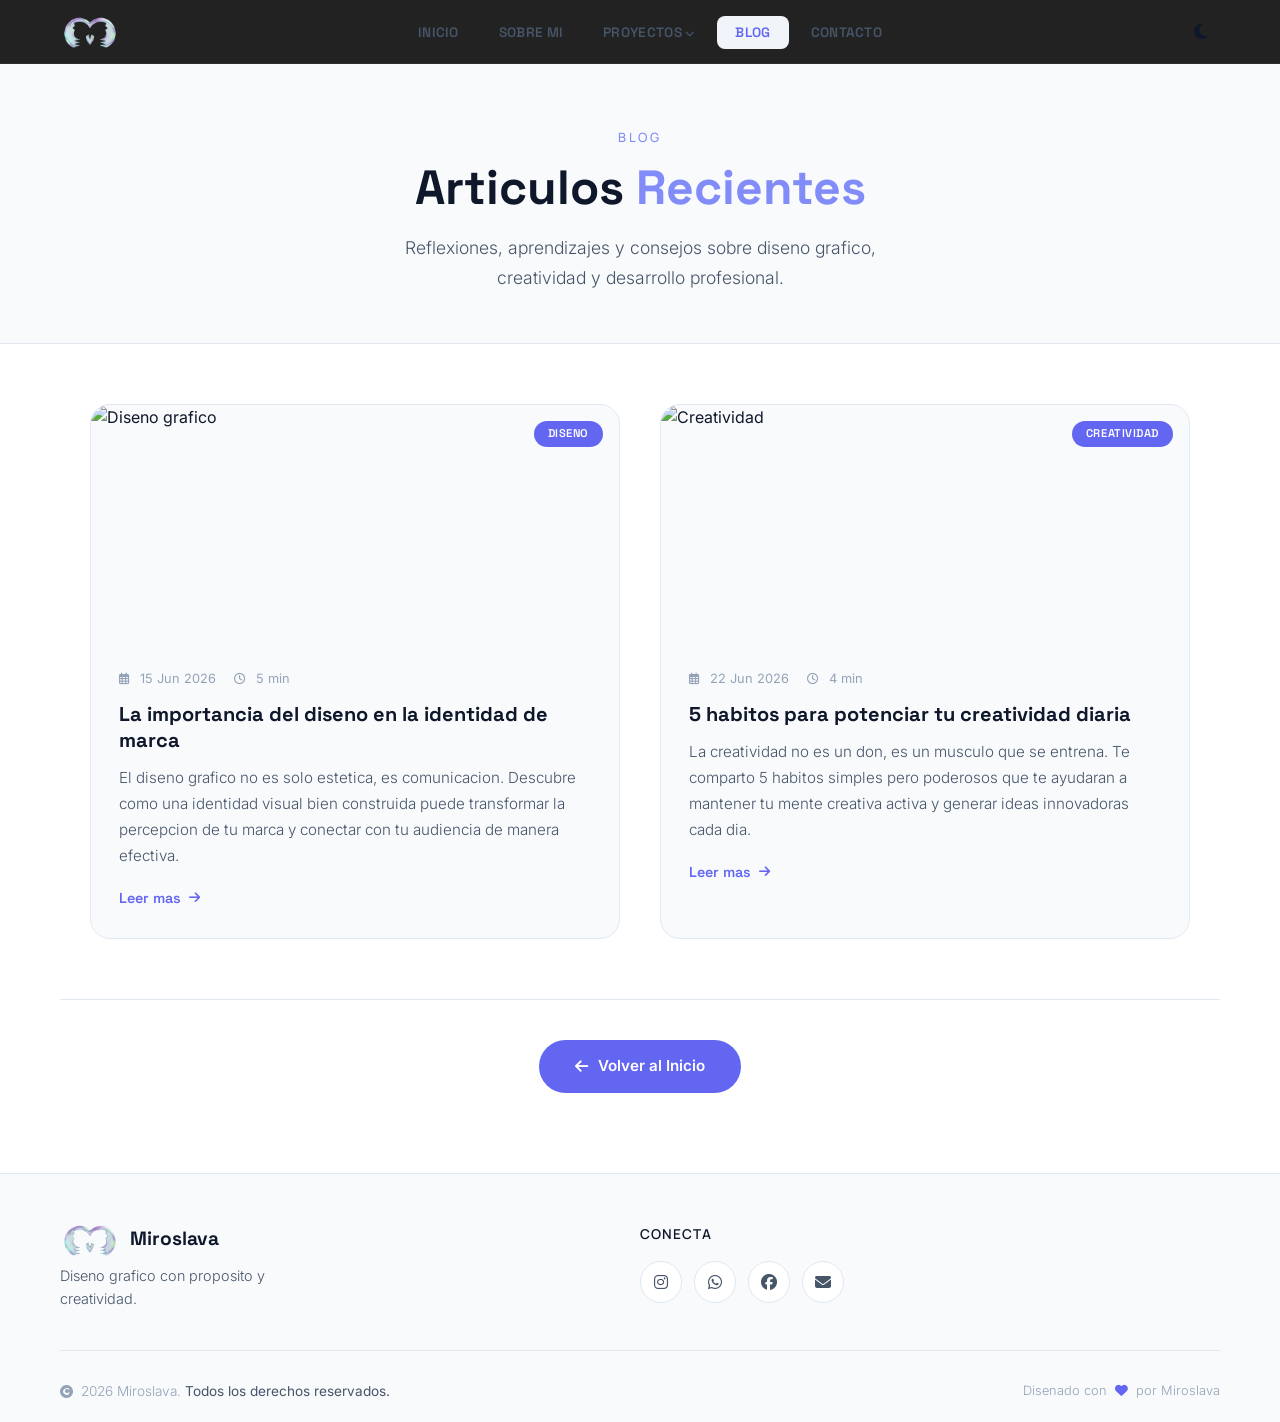
==== commit 0beaad2d: "Correcciones generales y mejoras en el diseño - Corregidas rutas de archivos - Actualizadas tipograf" ====
--- a/blog.html
+++ b/blog.html
@@ -5,216 +5,209 @@
     <meta name="viewport" content="width=device-width, initial-scale=1.0">
     <title>Blog - Miroslava Diseñadora</title>
     
-    <!-- ENLACES EXTERNOS -->
+    <!-- TIPOGRAFIAS -->
     <link rel="preconnect" href="https://fonts.googleapis.com">
     <link rel="preconnect" href="https://fonts.gstatic.com" crossorigin>
-    <link href="https://fonts.googleapis.com/css2?family=Poppins:wght@300;400;500;600;700;800&display=swap" rel="stylesheet">
+    <link href="https://fonts.googleapis.com/css2?family=Inter:ital,opsz,wght@0,14..32,100..900;1,14..32,100..900&family=Manrope:wght@200..800&family=Space+Grotesk:wght@300..700&display=swap" rel="stylesheet">
+    
+    <!-- ICONOS -->
     <link rel="stylesheet" href="https://cdnjs.cloudflare.com/ajax/libs/font-awesome/6.5.0/css/all.min.css">
     
-    <!-- HOJA DE ESTILOS PRINCIPAL -->
+    <!-- ESTILOS -->
     <link rel="stylesheet" href="style.css">
+    <link rel="stylesheet" href="blog.css">
 </head>
 <body>
 
-    <!-- ========================================== -->
-    <!-- HEADER (Barra de navegación fija)          -->
-    <!-- ========================================== -->
+    <!-- ================================================================ -->
+    <!-- HEADER - Barra de navegacion fija                                 -->
+    <!-- ================================================================ -->
     <header id="header">
         <div class="container header-container">
-            <button id="menu-btn" class="menu-toggle" aria-label="Abrir menú">
-                <i class="fas fa-bars"></i>
-            </button>
-
-             <a href="index.html" class="logo">
-                <img src="img/logo.png" alt="Miroslava Logo"> Amanda Design
-            </a>
+            <div class="header-left">
+                <button id="menu-btn" class="menu-toggle" aria-label="Abrir menu">
+                    <i class="fas fa-bars"></i>
+                </button>
+                <a href="index.html" class="logo">
+                    <img src="img/logo.png" alt="Miroslava Logo">
+                </a>
+            </div>
+
+            <nav class="nav-menu">
+                <ul class="nav-list">
+                    <li><a href="index.html">Inicio</a></li>
+                    <li><a href="sobre-mi.html">Sobre mi</a></li>
+                    
+                    <li class="menu-item-has-children">
+                        <a href="#proyectos">Proyectos <i class="fas fa-chevron-down"></i></a>
+                        <ul class="sub-menu">
+                            <li><a href="proyecto1.html">Diseño de logotipos</a></li>
+                            <li><a href="proyecto2.html">Diseño de flyers</a></li>
+                            <li><a href="proyecto3.html">Spots publicitarios</a></li>
+                        </ul>
+                    </li>
+                    
+                    <li><a href="blog.html" class="active">Blog</a></li>
+                    <li><a href="contacto.html">Contacto</a></li>
+                </ul>
+            </nav>
 
             <div class="header-actions">
                 <button id="theme-toggle" aria-label="Cambiar tema">
                     <i class="fas fa-moon"></i>
                 </button>
-                <a href="index.html#contacto" class="btn-contact">Contacto</a>
             </div>
         </div>
     </header>
 
-    <!-- ========================================== -->
-    <!-- MENÚ LATERAL (DRAWER)                     -->
-    <!-- ========================================== -->
+    <!-- ================================================================ -->
+    <!-- DRAWER - Menu lateral (Movil)                                    -->
+    <!-- ================================================================ -->
     <div id="overlay"></div>
     <nav id="drawer">
         <div class="drawer-header">
             <a href="index.html" class="logo">
-                <img src="img/logo.png" alt="Miroslava Logo"> Amanda Design
+                <img src="img/logo.png" alt="Miroslava Logo">
             </a>
-            </a>
-            <button id="close-drawer" aria-label="Cerrar menú">
+            <button id="close-drawer" aria-label="Cerrar menu">
                 <i class="fas fa-times"></i>
             </button>
         </div>
         <ul class="drawer-nav">
-            <li><a href="index.html#inicio">Inicio</a></li>
-            <li><a href="index.html#sobre-mi">Sobre mí</a></li>
-            <li><a href="index.html#servicios">Servicios</a></li>
-            <li><a href="index.html#galeria">Portafolio</a></li>
-            <li><a href="blog.html">Blog personal</a></li>
-            <li><a href="index.html#contacto" class="drawer-cta">Contacto</a></li>
+            <li><a href="index.html">Inicio</a></li>
+            <li><a href="sobre-mi.html">Sobre mi</a></li>
+            <li class="drawer-menu-item-has-children">
+                <a href="#proyectos" class="drawer-toggle">Proyectos <i class="fas fa-chevron-down"></i></a>
+                <ul class="drawer-sub-menu">
+                            <li><a href="proyecto1.html">Diseño de logotipos</a></li>
+                            <li><a href="proyecto2.html">Diseño de flyers</a></li>
+                            <li><a href="proyecto3.html">Spots publicitarios</a></li>
+                </ul>
+            </li>
+            <li><a href="blog.html">Blog</a></li>
+            <li><a href="contacto.html" class="drawer-cta">Contacto</a></li>
         </ul>
     </nav>
 
+    <!-- ================================================================ -->
+    <!-- MAIN                                                             -->
+    <!-- ================================================================ -->
     <main>
 
-        <!-- ========================================== -->
-        <!-- HERO DEL BLOG                             -->
-        <!-- ========================================== -->
-        <section class="blog-hero">
+        <!-- ================================================================ -->
+        <!-- BLOG - HEADER                                                    -->
+        <!-- ================================================================ -->
+        <section class="blog-header">
             <div class="container">
-                <div class="blog-hero-content">
-                    <span class="section-badge">Blog</span>
-                    <h1>Mi Camino como Diseñadora</h1>
-                    <p>Reflexiones, aprendizajes y experiencias de una diseñadora gráfica en su viaje profesional</p>
+                <div class="blog-header-content">
+                    <span class="blog-badge">Blog</span>
+                    <h1 class="blog-title">Articulos <span class="highlight">Recientes</span></h1>
+                    <p class="blog-subtitle">Reflexiones, aprendizajes y consejos sobre diseno grafico, creatividad y desarrollo profesional.</p>
                 </div>
             </div>
         </section>
 
-        <!-- ========================================== -->
-        <!-- BLOG GRID - 3 ARTÍCULOS                   -->
-        <!-- ========================================== -->
+        <!-- ================================================================ -->
+        <!-- BLOG - ARTICULOS                                                 -->
+        <!-- ================================================================ -->
         <section class="blog-grid-section">
             <div class="container">
                 <div class="blog-grid">
 
-                    <!-- ARTÍCULO 1 -->
+                    <!-- ARTICULO 1 -->
                     <article class="blog-card">
                         <div class="blog-card-image">
-                            <img src="https://images.unsplash.com/photo-1542744173-8e7e53415bb0?w=800&auto=format&fit=crop&q=80" alt="Inicios en el diseño">
-                            <span class="blog-card-tag">Reflexión</span>
+                            <img src="https://images.unsplash.com/photo-1542744173-8e7e53415bb0?w=800&auto=format&fit=crop&q=80" alt="Diseno grafico">
+                            <span class="blog-card-tag">Diseno</span>
                         </div>
                         <div class="blog-card-body">
                             <div class="blog-card-meta">
-                                <span><i class="far fa-calendar-alt"></i> 15 Ene 2026</span>
+                                <span><i class="far fa-calendar-alt"></i> 15 Jun 2026</span>
                                 <span><i class="far fa-clock"></i> 5 min</span>
                             </div>
-                            <h3>Mis primeros pasos en el diseño gráfico</h3>
-                            <p>Todo comenzó con un lápiz y un cuaderno. Recuerdo pasar horas dibujando logotipos imaginarios y jugando con tipografías. No sabía que esos garabatos se convertirían en mi profesión.</p>
-                            <p>la primera clase fue nuevo para mi regresar a a los estudios: tantas herramientas, tantos conceptos. Pero cada clase me enseñaba algo nuevo y emocionante. Aprendí que el diseño no es solo hacer cosas bonitas, es resolver problemas visuales.</p>
-                            <a href="#" class="blog-card-link">Leer más <i class="fas fa-arrow-right"></i></a>
+                            <h3>La importancia del diseno en la identidad de marca</h3>
+                            <p>El diseno grafico no es solo estetica, es comunicacion. Descubre como una identidad visual bien construida puede transformar la percepcion de tu marca y conectar con tu audiencia de manera efectiva.</p>
+                            <a href="articulo1.html" class="blog-card-link">
+                                Leer mas <i class="fas fa-arrow-right"></i>
+                            </a>
                         </div>
                     </article>
 
-                    <!-- ARTÍCULO 2 -->
+                    <!-- ARTICULO 2 -->
                     <article class="blog-card">
                         <div class="blog-card-image">
-                            <img src="https://images.unsplash.com/photo-1557838923-2985c318be48?w=800&auto=format&fit=crop&q=80" alt="Aprendizajes">
-                            <span class="blog-card-tag">Aprendizaje</span>
+                            <img src="https://images.unsplash.com/photo-1557838923-2985c318be48?w=800&auto=format&fit=crop&q=80" alt="Creatividad">
+                            <span class="blog-card-tag">Creatividad</span>
                         </div>
                         <div class="blog-card-body">
                             <div class="blog-card-meta">
-                                <span><i class="far fa-calendar-alt"></i> 22 Ene 2026</span>
-                                <span><i class="far fa-clock"></i> 6 min</span>
-                            </div>
-                            <h3>Lecciones que aprendí en mi primer trabajo</h3>
-                            <p>Mi primera experiencia laboral fue un desafío constante. Los plazos ajustados, los clientes exigentes y las revisiones interminables me enseñaron más que cualquier libro.</p>
-                            <p>Descubrí que la comunicación es tan importante como el diseño. Entender lo que el cliente realmente necesita, no solo lo que pide, marca la diferencia. Cada error fue una lección valiosa.</p>
-                            <a href="#" class="blog-card-link">Leer más <i class="fas fa-arrow-right"></i></a>
-                        </div>
-                    </article>
-
-                    <!-- ARTÍCULO 3 -->
-                    <article class="blog-card">
-                        <div class="blog-card-image">
-                            <img src="https://images.unsplash.com/photo-1561070791-2526d30994b5?w=800&auto=format&fit=crop&q=80" alt="Inspiración">
-                            <span class="blog-card-tag">Inspiración</span>
-                        </div>
-                        <div class="blog-card-body">
-                            <div class="blog-card-meta">
-                                <span><i class="far fa-calendar-alt"></i> 5 Feb 2026</span>
+                                <span><i class="far fa-calendar-alt"></i> 22 Jun 2026</span>
                                 <span><i class="far fa-clock"></i> 4 min</span>
                             </div>
-                            <h3>Mi inspiración diaria como diseñadora</h3>
-                            <p>La creatividad no aparece por arte de magia. He aprendido a encontrarla en los lugares más inesperados: en un atardecer, en las texturas de la ciudad, en una conversación casual.</p>
-                            <p>Llevo siempre un cuaderno para apuntar ideas que surgen en cualquier momento. La inspiración es como un músculo: hay que ejercitarla todos los días para mantenerla fuerte.</p>
-                            <a href="#" class="blog-card-link">Leer más <i class="fas fa-arrow-right"></i></a>
+                            <h3>5 habitos para potenciar tu creatividad diaria</h3>
+                            <p>La creatividad no es un don, es un musculo que se entrena. Te comparto 5 habitos simples pero poderosos que te ayudaran a mantener tu mente creativa activa y generar ideas innovadoras cada dia.</p>
+                            <a href="articulo2.html" class="blog-card-link">
+                                Leer mas <i class="fas fa-arrow-right"></i>
+                            </a>
                         </div>
                     </article>
 
                 </div>
 
-                <!-- Botón Volver al Inicio -->
+                <!-- BOTON VOLVER -->
                 <div class="blog-back">
                     <a href="index.html" class="btn-primary">
                         <i class="fas fa-arrow-left"></i> Volver al Inicio
                     </a>
                 </div>
+
             </div>
         </section>
 
     </main>
 
-    <!-- ========================================== -->
-    <!-- FOOTER                                     -->
-    <!-- ========================================== -->
+    <!-- ================================================================ -->
+    <!-- FOOTER - Pie de pagina                                           -->
+    <!-- ================================================================ -->
     <footer id="footer">
         <div class="container">
-            <div class="footer-grid">
+            <div class="footer-content">
                 <div class="footer-brand">
-                     <a href="index.html" class="logo">
-                <img src="img/logo.png" alt="Miroslava Logo"> Amanda Design
-                </a>
-                    <p>Diseñadora gráfica apasionada por transformar ideas en diseños que impactan y comunican.</p>
-                    <div class="footer-social-proof">
-                        <div class="avatars">
-                            <img src="https://images.unsplash.com/photo-1494790108377-be9c29b29330?w=100&auto=format&fit=crop&q=80" alt="Usuario">
-                            <img src="https://images.unsplash.com/photo-1507003211169-0a1dd7228f2d?w=100&auto=format&fit=crop&q=80" alt="Usuario">
-                            <img src="https://images.unsplash.com/photo-1438761681033-6461ffad8d80?w=100&auto=format&fit=crop&q=80" alt="Usuario">
-                            <span class="avatar-more">+5K</span>
-                        </div>
+                    <a href="index.html" class="footer-logo">
+                        <img src="img/logo.png" alt="Miroslava Logo">
+                        <span class="footer-brand-name">Miroslava</span>
+                    </a>
+                    <p class="footer-brand-desc">Diseno grafico con proposito y creatividad.</p>
+                </div>
+
+                <div class="footer-social">
+                    <h4>Conecta</h4>
+                    <div class="footer-social-icons">
+                        <a href="#" aria-label="Instagram"><i class="fab fa-instagram"></i></a>
+                        <a href="#" aria-label="WhatsApp"><i class="fab fa-whatsapp"></i></a>
+                        <a href="#" aria-label="Facebook"><i class="fab fa-facebook"></i></a>
+                        <a href="#" aria-label="Email"><i class="fas fa-envelope"></i></a>
                     </div>
                 </div>
-
-                <div class="footer-links">
-                    <h4>Explorar</h4>
-                    <ul>
-                        <li><a href="index.html#inicio">Inicio</a></li>
-                        <li><a href="index.html#sobre-mi">Sobre mí</a></li>
-                        <li><a href="index.html#servicios">Servicios</a></li>
-                        <li><a href="index.html#galeria">Portfolio</a></li>
-                    </ul>
-                </div>
-
-                <div class="footer-links">
-                    <h4>Blog</h4>
-                    <ul>
-                        <li><a href="blog.html">Artículos</a></li>
-                        <li><a href="#">Consejos</a></li>
-                        <li><a href="#">Inspiración</a></li>
-                    </ul>
-                </div>
-
-                <div class="footer-links">
-                    <h4>Contacto</h4>
-                    <ul>
-                        <li><a href="index.html#contacto">Contáctame</a></li>
-                        <li><a href="#">miroslava@diseno.com</a></li>
-                        <li><a href="#">+591 62363338</a></li>
-                    </ul>
-                </div>
-            </div>
+            </div>
+
+            <div class="footer-divider"></div>
 
             <div class="footer-bottom">
-                <p>© 2026 Miroslava. Todos los derechos reservados.</p>
-                <div class="footer-legal">
-                    <a href="#">Términos</a>
-                    <a href="#">Privacidad</a>
-                    <a href="#">Cookies</a>
-                </div>
+                <p class="footer-copyright">
+                    <i class="fas fa-copyright"></i> 2026 Miroslava. 
+                    <span class="footer-copyright-text">Todos los derechos reservados.</span>
+                </p>
+                <p class="footer-credits">
+                    Disenado con <i class="fas fa-heart" style="color: #6366f1;"></i> por Miroslava
+                </p>
             </div>
         </div>
     </footer>
 
-    <!-- ========================================== -->
-    <!-- SCRIPTS                                    -->
-    <!-- ========================================== -->
+    <!-- ================================================================ -->
+    <!-- SCRIPTS                                                          -->
+    <!-- ================================================================ -->
     <script src="script.js"></script>
 </body>
 </html>
--- a/style.css
+++ b/style.css
@@ -1,6 +1,12 @@
-/* ============================================ */
-/* RESET Y ESTILOS BASE                        */
-/* ============================================ */
+/* ================================================================
+   PROYECTO: PORTAFOLIO MIROSLAVA
+   ARCHIVO: style.css
+   DESCRIPCION: Estilos globales y componentes principales
+   ================================================================ */
+
+/* ================================================================
+   RESET Y NORMALIZACION
+   ================================================================ */
 
 * {
     margin: 0;
@@ -8,27 +14,29 @@
     box-sizing: border-box;
 }
 
+/* ================================================================
+   VARIABLES CSS (Tema Claro / Oscuro)
+   ================================================================ */
+
 :root {
-    /* Colores principales */
+    /* Tipografias */
+    --font-heading: 'Space Grotesk', sans-serif;
+    --font-body: 'Inter', sans-serif;
+    --font-accent: 'Manrope', sans-serif;
+    
+    /* Pesos */
+    --font-weight-light: 300;
+    --font-weight-regular: 400;
+    --font-weight-medium: 500;
+    --font-weight-semibold: 600;
+    --font-weight-bold: 700;
+    --font-weight-extrabold: 800;
+    
+    /* Colores */
     --color-primary: #6366f1;
     --color-primary-dark: #4f46e5;
     --color-primary-light: #818cf8;
     
-    --color-white: #ffffff;
-    --color-black: #0a0a0a;
-    --color-gray-50: #f8fafc;
-    --color-gray-100: #f1f5f9;
-    --color-gray-200: #e2e8f0;
-    --color-gray-300: #cbd5e1;
-    --color-gray-400: #94a3b8;
-    --color-gray-500: #64748b;
-    --color-gray-600: #475569;
-    --color-gray-700: #334155;
-    --color-gray-800: #1e293b;
-    --color-gray-900: #0f172a;
-    --color-gray-950: #020617;
-
-    /* Tema claro (por defecto) */
     --bg-primary: #ffffff;
     --bg-secondary: #f8fafc;
     --bg-card: #ffffff;
@@ -38,24 +46,16 @@
     --text-muted: #94a3b8;
     --border-color: #e2e8f0;
     --shadow-color: rgba(0, 0, 0, 0.1);
-    --hero-overlay: linear-gradient(to top, rgba(15, 23, 42, 0.9), rgba(15, 23, 42, 0.4));
     --drawer-bg: #0a0a0a;
     --drawer-text: #ffffff;
-    --feature-bg: #f8fafc;
     
-    /* Fuentes */
-    --font-family: 'Poppins', -apple-system, BlinkMacSystemFont, 'Segoe UI', sans-serif;
-    
-    /* Transiciones */
-    --transition: all 0.3s cubic-bezier(0.4, 0, 0.2, 1);
-    
-    /* Espaciado */
+    /* Dimensiones */
     --container-width: 1200px;
     --header-height: 64px;
-    --section-padding: 80px 0;
-}
-
-/* Tema oscuro */
+    --transition: all 0.3s cubic-bezier(0.4, 0, 0.2, 1);
+}
+
+/* Tema Oscuro */
 html.dark {
     --bg-primary: #020617;
     --bg-secondary: #0f172a;
@@ -66,22 +66,25 @@
     --text-muted: #64748b;
     --border-color: #1e293b;
     --shadow-color: rgba(0, 0, 0, 0.5);
-    --hero-overlay: linear-gradient(to top, rgba(2, 6, 23, 0.95), rgba(2, 6, 23, 0.5));
     --drawer-bg: #0a0a0a;
     --drawer-text: #f8fafc;
-    --feature-bg: #1e293b;
-}
+}
+
+/* ================================================================
+   ESTILOS BASE
+   ================================================================ */
 
 html {
     scroll-behavior: smooth;
 }
 
 body {
-    font-family: var(--font-family);
-    background-color: var(--bg-primary);
+    font-family: var(--font-body);
+    font-weight: var(--font-weight-regular);
+    background: var(--bg-primary);
     color: var(--text-primary);
     line-height: 1.6;
-    transition: background-color 0.3s, color 0.3s;
+    transition: background 0.3s, color 0.3s;
     overflow-x: hidden;
 }
 
@@ -105,9 +108,28 @@
     padding: 0 20px;
 }
 
-/* ============================================ */
-/* HEADER                                       */
-/* ============================================ */
+/* ================================================================
+   TIPOGRAFIAS GLOBALES
+   ================================================================ */
+
+h1, h2, h3, h4, h5, h6 {
+    font-family: var(--font-heading);
+    font-weight: var(--font-weight-bold);
+}
+
+p, .text-body, .description {
+    font-family: var(--font-body);
+    font-weight: var(--font-weight-light);
+}
+
+.subtitle, .badge, .tag, .label, .section-badge {
+    font-family: var(--font-accent);
+    font-weight: var(--font-weight-medium);
+}
+
+/* ================================================================
+   HEADER - Barra de navegacion fija
+   ================================================================ */
 
 #header {
     position: fixed;
@@ -115,60 +137,124 @@
     left: 0;
     right: 0;
     z-index: 50;
+    height: var(--header-height);
     background: rgba(10, 10, 10, 0.9);
     backdrop-filter: blur(12px);
     -webkit-backdrop-filter: blur(12px);
     border-bottom: 1px solid rgba(255, 255, 255, 0.08);
+    transition: var(--transition);
+}
+
+.header-container {
+    display: flex;
+    align-items: center;
+    justify-content: space-between;
     height: var(--header-height);
-    transition: var(--transition);
-}
-
-html.dark #header {
-    background: rgba(10, 10, 10, 0.95);
-}
-
-.header-container {
-    display: grid;
-    grid-template-columns: 1fr auto 1fr;
-    align-items: center;
-    height: var(--header-height);
+    padding: 0 20px;
+}
+
+.header-left {
+    display: flex;
+    align-items: center;
+    gap: 8px;
+    flex-shrink: 0;
+}
+
+.logo img {
+    height: 32px;
+    width: auto;
 }
 
 .menu-toggle {
+    display: none;
     background: none;
     border: none;
     color: var(--text-primary);
     font-size: 1.25rem;
     cursor: pointer;
-    width: 40px;
-    height: 40px;
+    width: 44px;
+    height: 44px;
+    border-radius: 12px;
+    transition: all 0.2s ease;
+    padding: 0;
+    margin: 0;
     display: flex;
     align-items: center;
     justify-content: center;
-    border-radius: 12px;
+    flex-shrink: 0;
+    position: relative;
+}
+
+.menu-toggle:hover {
+    background: rgba(255, 255, 255, 0.08);
+}
+
+.menu-toggle:focus {
+    outline: none;
+}
+
+.menu-toggle:active {
+    transform: scale(0.92);
+    background: rgba(255, 255, 255, 0.15);
+}
+
+.menu-toggle i {
+    font-size: 1.25rem;
+    color: var(--text-primary);
+    line-height: 1;
+    display: flex;
+    align-items: center;
+    justify-content: center;
+    pointer-events: none;
+}
+
+html.dark .menu-toggle i {
+    color: var(--text-primary);
+}
+
+html.dark .menu-toggle:hover {
+    background: rgba(255, 255, 255, 0.1);
+}
+
+html.dark .menu-toggle:active {
+    background: rgba(255, 255, 255, 0.2);
+}
+
+.nav-menu {
+    display: flex;
+    flex: 1;
+    justify-content: center;
+}
+
+.nav-list {
+    display: flex;
+    align-items: center;
+    gap: 4px;
+}
+
+.nav-list a {
+    padding: 8px 18px;
+    font-family: var(--font-heading);
+    font-weight: var(--font-weight-semibold);
+    font-size: 0.85rem;
+    color: var(--text-secondary);
+    border-radius: 8px;
     transition: var(--transition);
-}
-
-.menu-toggle:hover {
+    letter-spacing: 0.3px;
+    text-transform: uppercase;
+}
+
+.nav-list a:hover,
+.nav-list a.active {
+    color: var(--color-primary);
     background: var(--bg-card-hover);
 }
 
-.logo {
-    display: flex;
-    align-items: center;
-    justify-content: center;
-}
-
-.logo img {
-    height: 32px;
-    width: auto;
-}
-
 .header-actions {
     display: flex;
     align-items: center;
-    gap: 12px;
-    justify-content: flex-end;
+    gap: 8px;
+    flex-shrink: 0;
 }
 
 #theme-toggle {
@@ -179,9 +265,6 @@
     cursor: pointer;
     width: 40px;
     height: 40px;
-    display: flex;
-    align-items: center;
-    justify-content: center;
     border-radius: 12px;
     transition: var(--transition);
 }
@@ -193,6 +276,7 @@
 #theme-toggle .fa-moon {
     display: block;
 }
+
 #theme-toggle .fa-sun {
     display: none;
 }
@@ -200,37 +284,49 @@
 html.dark #theme-toggle .fa-moon {
     display: none;
 }
+
 html.dark #theme-toggle .fa-sun {
     display: block;
 }
 
-.btn-contact {
-    padding: 8px 20px;
-    background: var(--color-primary);
-    color: white;
-    font-weight: 600;
-    font-size: 0.875rem;
-    border-radius: 12px;
-    transition: var(--transition);
-    display: none;
-}
-
-.btn-contact:hover {
-    background: var(--color-primary-dark);
-    box-shadow: 0 4px 20px rgba(99, 102, 241, 0.3);
-    transform: translateY(-1px);
-}
-
-@media (min-width: 768px) {
-    .btn-contact {
-        display: inline-flex;
-        align-items: center;
-    }
-}
-
-/* ============================================ */
-/* DRAWER (Menú Móvil)                        */
-/* ============================================ */
+/* Responsive Header */
+@media (max-width: 1023px) {
+    .nav-menu {
+        display: none !important;
+    }
+    .menu-toggle {
+        display: flex !important;
+    }
+}
+
+@media (min-width: 1024px) {
+    .menu-toggle {
+        display: none !important;
+    }
+}
+
+@media (max-width: 480px) {
+    .logo img {
+        height: 24px;
+    }
+    .menu-toggle {
+        width: 38px;
+        height: 38px;
+        font-size: 1.1rem;
+    }
+    .menu-toggle i {
+        font-size: 1.1rem;
+    }
+    #theme-toggle {
+        width: 36px;
+        height: 36px;
+        font-size: 0.95rem;
+    }
+}
+
+/* ================================================================
+   DRAWER - Menu lateral (Movil)
+   ================================================================ */
 
 #overlay {
     position: fixed;
@@ -239,7 +335,7 @@
     z-index: 99;
     opacity: 0;
     visibility: hidden;
-    transition: opacity 0.3s ease, visibility 0.3s ease;
+    transition: opacity 0.3s, visibility 0.3s;
 }
 
 #overlay.active {
@@ -282,15 +378,15 @@
     cursor: pointer;
     width: 40px;
     height: 40px;
-    display: flex;
-    align-items: center;
-    justify-content: center;
     border-radius: 12px;
     transition: var(--transition);
+    display: flex;
+    align-items: center;
+    justify-content: center;
 }
 
 #close-drawer:hover {
-    background: rgba(255, 255, 255, 0.05);
+    background: rgba(255, 255, 255, 0.08);
 }
 
 .drawer-nav {
@@ -300,17 +396,29 @@
 }
 
 .drawer-nav a {
-    display: block;
-    padding: 12px 16px;
+    display: flex;
+    align-items: center;
+    padding: 14px 18px;
     color: var(--drawer-text);
     font-weight: 500;
     border-radius: 12px;
-    transition: var(--transition);
+    transition: all 0.2s ease;
     font-size: 0.95rem;
+    gap: 10px;
 }
 
 .drawer-nav a:hover {
-    background: rgba(255, 255, 255, 0.05);
+    background: rgba(255, 255, 255, 0.12);
+}
+
+.drawer-nav a:active {
+    background: rgba(255, 255, 255, 0.2);
+    transform: scale(0.96);
+}
+
+.drawer-nav a.active {
+    background: rgba(255, 255, 255, 0.08);
+    color: var(--color-primary-light);
 }
 
 .drawer-nav .drawer-cta {
@@ -319,6 +427,7 @@
     color: white;
     text-align: center;
     font-weight: 600;
+    justify-content: center;
 }
 
 .drawer-nav .drawer-cta:hover {
@@ -326,9 +435,77 @@
     box-shadow: 0 4px 20px rgba(99, 102, 241, 0.3);
 }
 
-/* ============================================ */
-/* HERO - CENTRADO                            */
-/* ============================================ */
+.drawer-menu-item-has-children {
+    position: relative;
+}
+
+.drawer-toggle {
+    display: flex !important;
+    align-items: center;
+    justify-content: space-between;
+    cursor: pointer;
+    width: 100%;
+}
+
+.drawer-toggle i {
+    transition: transform 0.3s ease;
+    font-size: 0.7rem;
+    opacity: 0.5;
+}
+
+.drawer-toggle.active i {
+    transform: rotate(180deg);
+    opacity: 1;
+}
+
+.drawer-sub-menu {
+    display: none;
+    padding-left: 16px;
+    margin-top: 4px;
+    border-left: 2px solid var(--color-primary);
+    margin-left: 16px;
+}
+
+.drawer-sub-menu.open {
+    display: block;
+    animation: fadeInDown 0.3s ease;
+}
+
+.drawer-sub-menu a {
+    padding: 10px 16px !important;
+    font-size: 0.85rem !important;
+    opacity: 0.75;
+    padding-left: 8px !important;
+}
+
+.drawer-sub-menu a:hover {
+    opacity: 1;
+    background: rgba(255, 255, 255, 0.08) !important;
+}
+
+@keyframes fadeInDown {
+    from {
+        opacity: 0;
+        transform: translateY(-8px);
+    }
+    to {
+        opacity: 1;
+        transform: translateY(0);
+    }
+}
+
+@media (min-width: 1024px) {
+    #drawer {
+        display: none !important;
+    }
+    #overlay {
+        display: none !important;
+    }
+}
+
+/* ================================================================
+   HERO - Seccion principal
+   ================================================================ */
 
 .hero {
     position: relative;
@@ -336,9 +513,9 @@
     display: flex;
     align-items: center;
     justify-content: center;
+    text-align: center;
     padding: calc(var(--header-height) + 40px) 0 60px;
     overflow: hidden;
-    text-align: center;
 }
 
 .hero-bg {
@@ -356,1559 +533,279 @@
 .hero-overlay {
     position: absolute;
     inset: 0;
-    background: var(--hero-overlay);
+    background: rgba(15, 23, 42, 0.75);
+    z-index: 1;
 }
 
 .hero-content {
     position: relative;
-    z-index: 1;
+    z-index: 2;
     max-width: 800px;
     margin: 0 auto;
     padding: 0 20px;
 }
 
-.hero-badge {
-    display: inline-block;
-    color: var(--color-primary-light);
-    font-size: 0.75rem;
-    font-weight: 600;
-    letter-spacing: 0.25em;
-    text-transform: uppercase;
-    margin-bottom: 20px;
-}
-
-.hero h1 {
-    font-size: 2.5rem;
-    font-weight: 800;
+.hero-title {
+    font-family: var(--font-heading);
+    font-weight: var(--font-weight-bold);
+    font-size: 3.5rem;
+    color: white;
     line-height: 1.1;
-    color: white;
-}
-
-.hero h1 span {
-    display: block;
-}
-
-.hero h1 .highlight {
-    color: var(--color-primary-light);
+    letter-spacing: 2px;
+    margin-bottom: 8px;
+}
+
+.hero-description {
+    font-family: var(--font-body);
+    font-weight: var(--font-weight-light);
+    font-size: 1.1rem;
+    color: rgba(255, 255, 255, 0.9);
+    max-width: 600px;
+    margin: 0 auto 16px;
+    line-height: 1.6;
 }
 
 .hero-divider {
-    width: 80px;
-    height: 4px;
+    width: 60px;
+    height: 3px;
     background: var(--color-primary);
     border-radius: 4px;
-    margin: 24px auto;
-}
-
-.hero p {
-    color: rgba(255, 255, 255, 0.8);
-    font-size: 1.05rem;
-    max-width: 600px;
-    margin: 0 auto;
-    font-weight: 400;
-    line-height: 1.7;
-}
-
-.hero-buttons {
-    display: flex;
+    margin: 0 auto 10px;
+}
+
+.hero-subtitle {
+    font-family: var(--font-accent);
+    font-weight: var(--font-weight-medium);
+    color: var(--color-primary-light);
+    font-size: 0.8rem;
+    letter-spacing: 0.2em;
+    text-transform: uppercase;
+}
+
+@media (max-width: 768px) {
+    .hero-title {
+        font-size: 2.5rem;
+    }
+    .hero-description {
+        font-size: 1rem;
+    }
+}
+
+@media (max-width: 480px) {
+    .hero-title {
+        font-size: 2rem;
+    }
+    .hero-description {
+        font-size: 0.9rem;
+    }
+    .hero-subtitle {
+        font-size: 0.7rem;
+    }
+}
+
+/* ================================================================
+   SUBMENU DESPLEGABLE (Desktop)
+   ================================================================ */
+
+.nav-list > li {
+    position: relative;
+}
+
+.nav-list > li > a i {
+    font-size: 0.6rem;
+    transition: transform 0.3s ease;
+}
+
+.nav-list > li:hover > a i {
+    transform: rotate(180deg);
+}
+
+.sub-menu {
+    position: absolute;
+    top: 100%;
+    left: 0;
+    min-width: 200px;
+    background: var(--bg-card);
+    border-radius: 12px;
+    padding: 8px;
+    box-shadow: 0 12px 40px var(--shadow-color);
+    border: 1px solid var(--border-color);
+    opacity: 0;
+    visibility: hidden;
+    transform: translateY(10px);
+    transition: opacity 0.3s ease, transform 0.3s ease, visibility 0.3s ease;
+    z-index: 100;
+}
+
+.nav-list > li:hover .sub-menu {
+    opacity: 1;
+    visibility: visible;
+    transform: translateY(0);
+}
+
+.sub-menu a {
+    display: block;
+    padding: 10px 16px;
+    font-family: var(--font-heading);
+    font-weight: var(--font-weight-medium);
+    font-size: 0.85rem;
+    color: var(--text-secondary);
+    border-radius: 8px;
+    transition: var(--transition);
+}
+
+.sub-menu a:hover {
+    color: var(--color-primary);
+    background: var(--bg-card-hover);
+}
+
+@media (max-width: 1023px) {
+    .sub-menu {
+        display: none !important;
+    }
+    .nav-list > li > a i {
+        display: none;
+    }
+}
+
+html.dark .sub-menu {
+    background: var(--bg-card);
+    border-color: var(--border-color);
+    box-shadow: 0 12px 40px rgba(0, 0, 0, 0.5);
+}
+
+html.dark .sub-menu a:hover {
+    color: var(--color-primary-light);
+    background: var(--bg-card-hover);
+}
+
+/* ================================================================
+   FOOTER
+   ================================================================ */
+
+#footer {
+    background: var(--bg-secondary);
+    border-top: 1px solid var(--border-color);
+    padding: 50px 0 20px;
+    transition: background 0.3s, border-color 0.3s;
+}
+
+.footer-content {
+    display: grid;
+    grid-template-columns: 1fr;
+    gap: 40px;
+    padding-bottom: 30px;
+}
+
+@media (min-width: 768px) {
+    .footer-content {
+        grid-template-columns: 2fr 1fr 1fr;
+        gap: 60px;
+    }
+}
+
+.footer-logo {
+    display: flex;
+    align-items: center;
+    gap: 10px;
+}
+
+.footer-logo img {
+    height: 32px;
+    width: auto;
+}
+
+.footer-brand-name {
+    font-family: var(--font-heading);
+    font-weight: var(--font-weight-bold);
+    font-size: 1.2rem;
+    color: var(--text-primary);
+}
+
+.footer-brand-desc {
+    font-family: var(--font-body);
+    font-weight: var(--font-weight-light);
+    font-size: 0.9rem;
+    color: var(--text-secondary);
+    margin-top: 8px;
+    max-width: 280px;
+    line-height: 1.6;
+}
+
+.footer-links h4,
+.footer-social h4 {
+    font-family: var(--font-accent);
+    font-weight: var(--font-weight-semibold);
+    font-size: 0.85rem;
+    color: var(--text-primary);
+    text-transform: uppercase;
+    letter-spacing: 1px;
+    margin-bottom: 16px;
+}
+
+.footer-links ul {
+    display: flex;
+    flex-direction: column;
+    gap: 10px;
+}
+
+.footer-links a {
+    font-family: var(--font-body);
+    font-weight: var(--font-weight-regular);
+    font-size: 0.9rem;
+    color: var(--text-secondary);
+    transition: var(--transition);
+}
+
+.footer-links a:hover {
+    color: var(--color-primary);
+    transform: translateX(4px);
+}
+
+.footer-social-icons {
+    display: flex;
+    gap: 12px;
     flex-wrap: wrap;
-    gap: 16px;
-    margin-top: 32px;
+}
+
+.footer-social-icons a {
+    display: flex;
+    align-items: center;
     justify-content: center;
-}
-
-.btn-primary {
-    display: inline-flex;
-    align-items: center;
-    padding: 14px 32px;
+    width: 42px;
+    height: 42px;
+    border-radius: 50%;
+    background: var(--bg-card);
+    color: var(--text-secondary);
+    border: 1px solid var(--border-color);
+    transition: var(--transition);
+    font-size: 1rem;
+}
+
+.footer-social-icons a:hover {
     background: var(--color-primary);
     color: white;
-    font-weight: 600;
-    border-radius: 9999px;
-    border: none;
-    cursor: pointer;
-    transition: var(--transition);
-    font-size: 0.95rem;
-}
-
-.btn-primary:hover {
-    background: var(--color-primary-dark);
-    transform: translateY(-2px);
-    box-shadow: 0 8px 30px rgba(99, 102, 241, 0.35);
-}
-
-.btn-secondary {
-    display: inline-flex;
-    align-items: center;
-    padding: 14px 32px;
-    background: rgba(255, 255, 255, 0.08);
-    backdrop-filter: blur(8px);
-    -webkit-backdrop-filter: blur(8px);
-    color: white;
-    font-weight: 600;
-    border-radius: 9999px;
-    border: 1px solid rgba(255, 255, 255, 0.2);
-    cursor: pointer;
-    transition: var(--transition);
-    font-size: 0.95rem;
-}
-
-.btn-secondary:hover {
-    background: rgba(255, 255, 255, 0.15);
-    transform: translateY(-2px);
-}
-
-.hero-stats {
-    display: none;
-    position: absolute;
-    bottom: 100px;
-    right: 40px;
-    z-index: 1;
-    gap: 16px;
-}
-
-@media (min-width: 1024px) {
-    .hero-stats {
-        display: grid;
-        grid-template-columns: 1fr 1fr;
-    }
-}
-
-.stat-card {
-    padding: 20px;
-    background: rgba(255, 255, 255, 0.08);
-    backdrop-filter: blur(16px);
-    -webkit-backdrop-filter: blur(16px);
-    border-radius: 16px;
-    border: 1px solid rgba(255, 255, 255, 0.12);
-    width: 160px;
-}
-
-.stat-number {
-    display: block;
-    font-size: 1.75rem;
-    font-weight: 700;
-    color: var(--color-primary-light);
-}
-
-.stat-card p {
-    color: rgba(255, 255, 255, 0.6);
-    font-size: 0.8rem;
-    margin-top: 4px;
-}
-
-@media (min-width: 640px) {
-    .hero h1 {
-        font-size: 3.5rem;
-    }
-}
-
-@media (min-width: 1024px) {
-    .hero h1 {
-        font-size: 4.5rem;
-    }
-}
-
-/* ============================================ */
-/* SECCIÓN: SOBRE MÍ - NUEVA ESTRUCTURA       */
-/* ============================================ */
-
-.about {
-    padding: var(--section-padding);
-    background: var(--bg-secondary);
-    transition: background-color 0.3s;
-}
-
-.section-badge {
-    display: inline-block;
-    color: var(--color-primary);
-    font-size: 0.75rem;
-    font-weight: 600;
-    letter-spacing: 0.15em;
-    text-transform: uppercase;
-    margin-bottom: 12px;
-}
-
-/* Fila superior: Imagen + Texto */
-.about-row {
-    display: grid;
-    gap: 40px;
-    margin-bottom: 48px;
+    border-color: var(--color-primary);
+    transform: translateY(-3px);
+    box-shadow: 0 6px 20px rgba(99, 102, 241, 0.25);
+}
+
+.footer-divider {
+    height: 1px;
+    background: var(--border-color);
+    margin: 10px 0 20px;
+}
+
+.footer-bottom {
+    display: flex;
+    flex-direction: column;
+    align-items: center;
+    gap: 12px;
+    text-align: center;
+    padding-top: 10px;
 }
 
 @media (min-width: 768px) {
-    .about-row {
-        grid-template-columns: 1fr 1fr;
-        align-items: center;
-    }
-}
-
-.about-image {
-    border-radius: 24px;
-    overflow: hidden;
-    min-height: 350px;
-}
-
-.about-image img {
-    width: 100%;
-    height: 100%;
-    min-height: 350px;
-    object-fit: cover;
-}
-
-.about-text h2 {
-    font-size: 2rem;
-    font-weight: 700;
-    color: var(--text-primary);
-    margin-bottom: 16px;
-}
-
-.about-text p {
-    color: var(--text-secondary);
-    line-height: 1.7;
-    margin-bottom: 12px;
-}
-
-.btn-link {
-    display: inline-flex;
-    align-items: center;
-    gap: 8px;
-    color: var(--color-primary);
-    font-weight: 600;
-    transition: var(--transition);
-}
-
-.btn-link i {
-    transition: var(--transition);
-}
-
-.btn-link:hover {
-    gap: 16px;
-}
-
-/* Fila inferior: 3 cualidades centradas */
-.about-features {
-    display: grid;
-    grid-template-columns: 1fr;
-    gap: 24px;
-    padding-top: 40px;
-    border-top: 1px solid var(--border-color);
-}
-
-@media (min-width: 768px) {
-    .about-features {
-        grid-template-columns: repeat(3, 1fr);
-        gap: 32px;
-    }
-}
-
-.feature-card {
-    text-align: center;
-    padding: 32px 24px;
-    background: var(--bg-card);
-    border-radius: 16px;
-    transition: var(--transition);
-    border: 1px solid var(--border-color);
-}
-
-.feature-card:hover {
-    transform: translateY(-4px);
-    box-shadow: 0 8px 30px var(--shadow-color);
-    border-color: var(--color-primary);
-}
-
-.feature-card .feature-icon {
-    width: 56px;
-    height: 56px;
-    border-radius: 14px;
-    background: var(--color-primary);
-    display: flex;
-    align-items: center;
-    justify-content: center;
-    margin: 0 auto 16px;
-    color: white;
-    font-size: 1.5rem;
-}
-
-.feature-card h4 {
-    font-size: 1.1rem;
-    font-weight: 600;
-    margin-bottom: 8px;
-    color: var(--text-primary);
-}
-
-.feature-card p {
-    color: var(--text-secondary);
-    font-size: 0.95rem;
-    line-height: 1.6;
-}
-
-/* ============================================ */
-/* SECCIÓN: SERVICIOS - NUEVA ESTRUCTURA      */
-/* ============================================ */
-
-.services {
-    padding: var(--section-padding);
-    background: var(--bg-primary);
-    transition: background-color 0.3s;
-}
-
-.services-layout {
-    display: grid;
-    gap: 48px;
-}
-
-@media (min-width: 1024px) {
-    .services-layout {
-        grid-template-columns: 1fr 1.5fr;
-        gap: 64px;
-        align-items: start;
-    }
-}
-
-.services-text .section-badge {
-    display: inline-block;
-    color: var(--color-primary);
-    font-size: 0.75rem;
-    font-weight: 600;
-    letter-spacing: 0.15em;
-    text-transform: uppercase;
-    margin-bottom: 12px;
-}
-
-.services-text h2 {
-    font-size: 2.25rem;
-    font-weight: 700;
-    color: var(--text-primary);
-    margin-bottom: 16px;
-}
-
-@media (min-width: 640px) {
-    .services-text h2 {
-        font-size: 3rem;
-    }
-}
-
-.services-text p {
-    color: var(--text-secondary);
-    font-size: 1.05rem;
-    line-height: 1.7;
-}
-
-.services-subtext {
-    margin-top: 16px;
-    color: var(--text-muted);
-}
-
-.services-cards {
-    display: grid;
-    grid-template-columns: 1fr 1fr;
-    gap: 20px;
-}
-
-@media (max-width: 480px) {
-    .services-cards {
-        grid-template-columns: 1fr;
-    }
-}
-
-.service-card {
-    padding: 24px;
-    background: var(--bg-secondary);
-    border-radius: 16px;
-    text-align: center;
-    border: 1px solid var(--border-color);
-    transition: var(--transition);
-}
-
-.service-card:hover {
-    border-color: var(--color-primary);
-    transform: translateY(-4px);
-    box-shadow: 0 8px 30px var(--shadow-color);
-}
-
-.service-card .service-icon {
-    width: 48px;
-    height: 48px;
-    margin: 0 auto 12px;
-    background: var(--color-primary);
-    border-radius: 12px;
-    display: flex;
-    align-items: center;
-    justify-content: center;
-    color: white;
-    font-size: 1.25rem;
-}
-
-.service-card h5 {
-    font-size: 0.95rem;
-    font-weight: 600;
-    margin-bottom: 6px;
-    color: var(--text-primary);
-}
-
-.service-card p {
-    color: var(--text-secondary);
-    font-size: 0.85rem;
-    line-height: 1.5;
-}
-
-/* ============================================ */
-/* SECCIÓN: PORTAFOLIO DESTACADO               */
-/* ============================================ */
-
-.featured-section {
-    padding: var(--section-padding);
-    background: var(--bg-secondary);
-    transition: background-color 0.3s;
-}
-
-.featured-header {
-    text-align: center;
-    margin-bottom: 48px;
-}
-
-.featured-header .section-badge {
-    display: inline-block;
-    color: var(--color-primary);
-    font-size: 0.75rem;
-    font-weight: 600;
-    letter-spacing: 0.15em;
-    text-transform: uppercase;
-    margin-bottom: 12px;
-}
-
-.featured-header h2 {
-    font-size: 2.25rem;
-    font-weight: 700;
-    color: var(--text-primary);
-    margin-bottom: 16px;
-}
-
-@media (min-width: 640px) {
-    .featured-header h2 {
-        font-size: 3rem;
-    }
-}
-
-.featured-header p {
-    color: var(--text-secondary);
-    font-size: 1.1rem;
-    max-width: 650px;
-    margin: 0 auto;
-    line-height: 1.7;
-}
-
-.featured-grid {
-    display: grid;
-    gap: 24px;
-}
-
-@media (min-width: 1024px) {
-    .featured-grid {
-        grid-template-columns: 1fr 1fr;
-    }
-}
-
-.featured-main {
-    position: relative;
-    overflow: hidden;
-    border-radius: 24px;
-    min-height: 400px;
-}
-
-@media (min-width: 1024px) {
-    .featured-main {
-        min-height: 700px;
-    }
-}
-
-.featured-main img {
-    width: 100%;
-    height: 100%;
-    min-height: 400px;
-    object-fit: cover;
-    transition: transform 0.7s cubic-bezier(0.4, 0, 0.2, 1);
-}
-
-@media (min-width: 1024px) {
-    .featured-main img {
-        min-height: 700px;
-    }
-}
-
-.featured-main:hover img {
-    transform: scale(1.05);
-}
-
-.featured-main-overlay {
-    position: absolute;
-    inset: 0;
-    background: linear-gradient(to top, rgba(15, 23, 42, 0.85), transparent 50%);
-    padding: 32px;
-    display: flex;
-    flex-direction: column;
-    justify-content: flex-end;
-}
-
-.featured-main-overlay .featured-tag {
-    display: inline-block;
-    padding: 4px 14px;
-    background: var(--color-primary);
-    color: white;
-    font-size: 0.7rem;
-    font-weight: 700;
-    border-radius: 9999px;
-    margin-bottom: 12px;
-    width: fit-content;
-    letter-spacing: 0.05em;
-}
-
-.featured-main-overlay h3 {
-    color: white;
-    font-size: 1.75rem;
-    font-weight: 700;
-    margin-bottom: 8px;
-}
-
-@media (min-width: 640px) {
-    .featured-main-overlay h3 {
-        font-size: 2.25rem;
-    }
-}
-
-.featured-main-overlay p {
-    color: rgba(255, 255, 255, 0.8);
-    font-size: 0.95rem;
-    max-width: 450px;
-    line-height: 1.6;
-    margin-bottom: 16px;
-}
-
-.featured-link {
-    display: inline-flex;
-    align-items: center;
-    gap: 8px;
-    color: var(--color-primary-light);
-    font-weight: 600;
-    transition: var(--transition);
-}
-
-.featured-link i {
-    transition: var(--transition);
-}
-
-.featured-link:hover {
-    gap: 16px;
-}
-
-.featured-side {
-    display: flex;
-    flex-direction: column;
-    gap: 24px;
-}
-
-.featured-side-top {
-    display: grid;
-    grid-template-columns: 1fr 1fr;
-    gap: 24px;
-}
-
-.featured-card {
-    position: relative;
-    overflow: hidden;
-    border-radius: 16px;
-    min-height: 200px;
-    cursor: pointer;
-}
-
-@media (min-width: 1024px) {
-    .featured-card {
-        min-height: 340px;
-    }
-}
-
-.featured-card-wide {
-    min-height: 200px;
-}
-
-@media (min-width: 1024px) {
-    .featured-card-wide {
-        min-height: 340px;
-    }
-}
-
-.featured-card img {
-    width: 100%;
-    height: 100%;
-    min-height: 200px;
-    object-fit: cover;
-    transition: transform 0.5s cubic-bezier(0.4, 0, 0.2, 1);
-}
-
-@media (min-width: 1024px) {
-    .featured-card img {
-        min-height: 340px;
-    }
-}
-
-.featured-card:hover img {
-    transform: scale(1.05);
-}
-
-.featured-card-overlay {
-    position: absolute;
-    inset: 0;
-    background: linear-gradient(to top, rgba(15, 23, 42, 0.8), transparent 40%);
-    padding: 20px;
-    display: flex;
-    flex-direction: column;
-    justify-content: flex-end;
-    opacity: 0;
-    transition: var(--transition);
-}
-
-.featured-card:hover .featured-card-overlay {
-    opacity: 1;
-}
-
-.featured-card-overlay .featured-tag {
-    display: inline-block;
-    padding: 2px 12px;
-    background: var(--color-primary);
-    color: white;
-    font-size: 0.65rem;
-    font-weight: 600;
-    border-radius: 9999px;
-    margin-bottom: 6px;
-    width: fit-content;
-}
-
-.featured-card-overlay h4 {
-    color: white;
-    font-size: 1.1rem;
-    font-weight: 600;
-}
-
-.featured-card-overlay p {
-    color: rgba(255, 255, 255, 0.7);
-    font-size: 0.85rem;
-    display: none;
-}
-
-.featured-card-wide .featured-card-overlay p {
-    display: block;
-    margin-top: 4px;
-}
-
-.featured-stats {
-    display: grid;
-    grid-template-columns: 1fr 1fr;
-    gap: 24px;
-    margin-top: 48px;
-    padding-top: 32px;
-    border-top: 1px solid var(--border-color);
-}
-
-@media (min-width: 768px) {
-    .featured-stats {
-        grid-template-columns: repeat(4, 1fr);
-        gap: 32px;
-    }
-}
-
-.stat-item {
-    text-align: center;
-}
-
-.stat-item .stat-number {
-    display: block;
-    font-size: 2rem;
-    font-weight: 700;
-    color: var(--color-primary);
-}
-
-@media (min-width: 640px) {
-    .stat-item .stat-number {
-        font-size: 2.5rem;
-    }
-}
-
-.stat-item p {
-    color: var(--text-secondary);
-    font-size: 0.9rem;
-    margin-top: 4px;
-}
-
-/* ============================================ */
-/* SECCIÓN: GALERÍA MARQUEE VERTICAL           */
-/* ============================================ */
-
-.gallery-marquee-section {
-    padding: var(--section-padding);
-    background: var(--bg-primary);
-    transition: background-color 0.3s;
-}
-
-.marquee-layout {
-    display: flex;
-    flex-direction: column;
-    gap: 48px;
-}
-
-@media (min-width: 1024px) {
-    .marquee-layout {
-        flex-direction: row;
-        gap: 64px;
-        align-items: stretch;
-    }
-}
-
-.marquee-content {
-    flex: 0 0 auto;
-    display: flex;
-    flex-direction: column;
-    justify-content: center;
-}
-
-@media (min-width: 1024px) {
-    .marquee-content {
-        width: 420px;
-        flex-shrink: 0;
-    }
-}
-
-.marquee-content h2 {
-    font-size: 2.25rem;
-    font-weight: 700;
-    color: var(--text-primary);
-    margin-bottom: 16px;
-}
-
-@media (min-width: 640px) {
-    .marquee-content h2 {
-        font-size: 3rem;
-    }
-}
-
-.marquee-content p {
-    color: var(--text-secondary);
-    font-size: 1.1rem;
-    line-height: 1.7;
-    margin-bottom: 32px;
-}
-
-.marquee-stats {
-    display: grid;
-    grid-template-columns: 1fr 1fr;
-    gap: 24px;
-    padding-top: 32px;
-    border-top: 1px solid var(--border-color);
-    margin-bottom: 32px;
-}
-
-.marquee-stats .stat-number {
-    color: var(--color-primary);
-    font-size: 1.875rem;
-    font-weight: 700;
-    display: block;
-}
-
-.marquee-stats p {
-    color: var(--text-secondary);
-    margin-top: 4px;
-    font-size: 0.95rem;
-    margin-bottom: 0;
-}
-
-.btn-marquee {
-    display: inline-flex;
-    align-items: center;
-    gap: 8px;
-    padding: 16px 32px;
-    background: var(--color-primary);
-    color: white;
-    font-weight: 600;
-    border-radius: 9999px;
-    transition: var(--transition);
-    width: fit-content;
-    border: none;
-    cursor: pointer;
-    font-size: 0.95rem;
-}
-
-.btn-marquee:hover {
-    background: var(--color-primary-dark);
-    transform: translateY(-2px);
-    box-shadow: 0 8px 30px rgba(99, 102, 241, 0.35);
-    gap: 12px;
-}
-
-.btn-marquee i {
-    transition: var(--transition);
-}
-
-.marquee-container {
-    flex: 1;
-    height: 500px;
-    overflow: hidden;
-    position: relative;
-}
-
-@media (min-width: 1024px) {
-    .marquee-container {
-        height: 650px;
-    }
-}
-
-.marquee-grid {
-    display: flex;
-    gap: 20px;
-    height: 100%;
-}
-
-.marquee-col {
-    flex: 1;
-    overflow: hidden;
-    position: relative;
-}
-
-.marquee-col-desktop {
-    display: none;
-}
-
-@media (min-width: 1024px) {
-    .marquee-col-desktop {
-        display: block;
-    }
-}
-
-@keyframes scrollUp {
-    0% { transform: translateY(0); }
-    100% { transform: translateY(-50%); }
-}
-
-@keyframes scrollDown {
-    0% { transform: translateY(-50%); }
-    100% { transform: translateY(0); }
-}
-
-.marquee-track-up {
-    display: flex;
-    flex-direction: column;
-    gap: 20px;
-    animation: scrollUp 25s linear infinite;
-}
-
-.marquee-track-down {
-    display: flex;
-    flex-direction: column;
-    gap: 20px;
-    animation: scrollDown 25s linear infinite;
-}
-
-.marquee-col:hover .marquee-track-up,
-.marquee-col:hover .marquee-track-down {
-    animation-play-state: paused;
-}
-
-.marquee-track-up img,
-.marquee-track-down img {
-    width: 100%;
-    height: 280px;
-    object-fit: cover;
-    border-radius: 16px;
-    transition: transform 0.5s cubic-bezier(0.4, 0, 0.2, 1);
-}
-
-.marquee-track-up img:hover,
-.marquee-track-down img:hover {
-    transform: scale(1.05);
-}
-
-.marquee-gradient-top {
-    position: absolute;
-    top: 0;
-    left: 0;
-    right: 0;
-    height: 96px;
-    background: linear-gradient(to bottom, var(--bg-primary), transparent);
-    pointer-events: none;
-}
-
-.marquee-gradient-bottom {
-    position: absolute;
-    bottom: 0;
-    left: 0;
-    right: 0;
-    height: 96px;
-    background: linear-gradient(to top, var(--bg-primary), transparent);
-    pointer-events: none;
-}
-
-
-/* ============================================ */
-/* SECCIÓN: CARRUSEL DE VIDEOS (Vertical)      */
-/* ============================================ */
-
-.video-carousel-section {
-    padding: var(--section-padding);
-    background: var(--bg-secondary);
-    transition: background-color 0.3s;
-}
-
-.video-carousel-header {
-    text-align: center;
-    margin-bottom: 48px;
-}
-
-.video-carousel-header .section-badge {
-    display: inline-block;
-    color: var(--color-primary);
-    font-size: 0.75rem;
-    font-weight: 600;
-    letter-spacing: 0.15em;
-    text-transform: uppercase;
-    margin-bottom: 12px;
-}
-
-.video-carousel-header h2 {
-    font-size: 2.25rem;
-    font-weight: 700;
-    color: var(--text-primary);
-    margin-bottom: 16px;
-}
-
-@media (min-width: 640px) {
-    .video-carousel-header h2 {
-        font-size: 3rem;
-    }
-}
-
-.video-carousel-header p {
-    color: var(--text-secondary);
-    font-size: 1.1rem;
-    max-width: 600px;
-    margin: 0 auto;
-    line-height: 1.7;
-}
-
-/* ============================================ */
-/* CONTENEDOR DEL CARRUSEL                     */
-/* ============================================ */
-
-.video-carousel-wrapper {
-    overflow: hidden;
-    border-radius: 24px;
-    position: relative;
-    padding: 0 4px; /* Pequeño padding para evitar corte */
-}
-
-.video-carousel-track {
-    display: flex;
-    gap: 24px; /* Espacio entre videos */
-    transition: transform 0.6s cubic-bezier(0.4, 0, 0.2, 1);
-    will-change: transform;
-}
-
-/* ============================================ */
-/* CADA SLIDE                                  */
-/* ============================================ */
-
-.video-carousel-slide {
-    flex: 0 0 100%;
-    min-width: 100%;
-    padding: 0 2px; /* Pequeño padding interno */
-}
-
-@media (min-width: 768px) {
-    .video-carousel-slide {
-        flex: 0 0 calc(50% - 12px); /* Ajustado para el gap */
-        min-width: calc(50% - 12px);
-    }
-}
-
-@media (min-width: 1024px) {
-    .video-carousel-slide {
-        flex: 0 0 calc(33.33% - 16px); /* 3 videos en desktop */
-        min-width: calc(33.33% - 16px);
-    }
-}
-
-/* ============================================ */
-/* TARJETA DE VIDEO - FORMATO VERTICAL (9:16)  */
-/* ============================================ */
-
-.video-card {
-    position: relative;
-    overflow: hidden;
-    border-radius: 16px;
-    background: var(--bg-card);
-    aspect-ratio: 9 / 16;
-    max-height: 580px;
-    cursor: pointer;
-    box-shadow: 0 4px 20px var(--shadow-color);
-    transition: var(--transition);
-}
-
-/* Para pantallas pequeñas */
-@media (max-width: 480px) {
-    .video-card {
-        aspect-ratio: 9 / 16;
-        max-height: 420px;
-    }
-}
-
-@media (min-width: 481px) and (max-width: 767px) {
-    .video-card {
-        aspect-ratio: 9 / 16;
-        max-height: 480px;
-    }
-}
-
-@media (min-width: 768px) and (max-width: 1024px) {
-    .video-card {
-        aspect-ratio: 9 / 16;
-        max-height: 520px;
-    }
-}
-
-.video-card:hover {
-    transform: translateY(-4px);
-    box-shadow: 0 12px 40px var(--shadow-color);
-}
-
-.video-player {
-    width: 100%;
-    height: 100%;
-    object-fit: cover;
-    display: block;
-    background: var(--bg-card);
-}
-
-/* ============================================ */
-/* OVERLAY DEL VIDEO                           */
-/* ============================================ */
-
-.video-overlay {
-    position: absolute;
-    inset: 0;
-    background: linear-gradient(to top, rgba(15, 23, 42, 0.85), transparent 40%);
-    padding: 20px;
-    display: flex;
-    flex-direction: column;
-    justify-content: flex-end;
-    transition: var(--transition);
-}
-
-.video-card:hover .video-overlay {
-    background: linear-gradient(to top, rgba(15, 23, 42, 0.9), transparent 30%);
-}
-
-.video-tag {
-    display: inline-block;
-    padding: 4px 12px;
-    background: rgba(99, 102, 241, 0.9);
-    color: white;
-    font-size: 0.65rem;
-    font-weight: 600;
-    border-radius: 9999px;
-    margin-bottom: 6px;
-    width: fit-content;
-    letter-spacing: 0.05em;
-}
-
-.video-overlay h3 {
-    color: white;
-    font-size: 1.1rem;
-    font-weight: 700;
-    margin-bottom: 4px;
-}
-
-@media (max-width: 480px) {
-    .video-overlay h3 {
-        font-size: 0.95rem;
-    }
-    .video-overlay {
-        padding: 14px;
-    }
-    .video-tag {
-        font-size: 0.55rem;
-        padding: 3px 10px;
-    }
-}
-
-/* ============================================ */
-/* BOTÓN DE REPRODUCCIÓN                       */
-/* ============================================ */
-
-.video-play-btn {
-    width: 60px;
-    height: 60px;
-    border-radius: 50%;
-    background: rgba(255, 255, 255, 0.15);
-    backdrop-filter: blur(8px);
-    -webkit-backdrop-filter: blur(8px);
-    border: 2px solid rgba(255, 255, 255, 0.3);
-    color: white;
-    cursor: pointer;
-    display: flex;
-    align-items: center;
-    justify-content: center;
-    transition: var(--transition);
-    font-size: 1.4rem;
-    position: absolute;
-    top: 50%;
-    left: 50%;
-    transform: translate(-50%, -50%);
-    opacity: 0;
-}
-
-@media (max-width: 480px) {
-    .video-play-btn {
-        width: 48px;
-        height: 48px;
-        font-size: 1.1rem;
-    }
-}
-
-.video-card:hover .video-play-btn {
-    opacity: 1;
-}
-
-.video-play-btn:hover {
-    background: var(--color-primary);
-    border-color: var(--color-primary);
-    transform: translate(-50%, -50%) scale(1.1);
-}
-
-.video-play-btn.playing {
-    opacity: 0;
-}
-
-/* ============================================ */
-/* NAVEGACIÓN                                  */
-/* ============================================ */
-
-.video-carousel-nav {
-    display: flex;
-    align-items: center;
-    justify-content: center;
-    gap: 20px;
-    margin-top: 32px;
-}
-
-.video-nav-btn {
-    width: 50px;
-    height: 50px;
-    border-radius: 50%;
-    border: 2px solid var(--border-color);
-    background: transparent;
-    color: var(--text-secondary);
-    cursor: pointer;
-    display: flex;
-    align-items: center;
-    justify-content: center;
-    transition: var(--transition);
-    font-size: 1rem;
-}
-
-.video-nav-btn:hover {
-    background: var(--color-primary);
-    border-color: var(--color-primary);
-    color: white;
-    transform: translateY(-2px);
-}
-
-.video-nav-next {
-    background: var(--color-primary);
-    border-color: var(--color-primary);
-    color: white;
-}
-
-.video-nav-next:hover {
-    background: var(--color-primary-dark);
-    border-color: var(--color-primary-dark);
-}
-
-@media (max-width: 480px) {
-    .video-nav-btn {
-        width: 42px;
-        height: 42px;
-        font-size: 0.85rem;
-    }
-}
-
-/* ============================================ */
-/* INDICADORES DE PROGRESO                    */
-/* ============================================ */
-
-.video-progress {
-    display: flex;
-    align-items: center;
-    gap: 8px;
-}
-
-.video-dot {
-    width: 8px;
-    height: 8px;
-    border-radius: 50%;
-    background: var(--border-color);
-    transition: var(--transition);
-    cursor: pointer;
-}
-
-.video-dot.active {
-    width: 28px;
-    border-radius: 4px;
-    background: var(--color-primary);
-}
-
-.video-dot:hover:not(.active) {
-    background: var(--text-secondary);
-}
-
-/* ============================================ */
-/* RESPONSIVE - Ajustes adicionales            */
-/* ============================================ */
-
-@media (max-width: 480px) {
-    .video-carousel-section {
-        padding: 60px 0;
-    }
-    
-    .video-carousel-header h2 {
-        font-size: 1.75rem;
-    }
-    
-    .video-carousel-header p {
-        font-size: 0.95rem;
-    }
-    
-    .video-carousel-wrapper {
-        border-radius: 16px;
-        padding: 0 2px;
-    }
-    
-    .video-carousel-track {
-        gap: 16px; /* Espacio más pequeño en móvil */
-    }
-    
-    .video-carousel-slide {
-        flex: 0 0 100%;
-        min-width: 100%;
-        padding: 0 2px;
-    }
-}
-
-@media (min-width: 481px) and (max-width: 767px) {
-    .video-carousel-track {
-        gap: 18px;
-    }
-    
-    .video-carousel-slide {
-        flex: 0 0 100%;
-        min-width: 100%;
-        padding: 0 2px;
-    }
-}
-
-@media (min-width: 768px) and (max-width: 1023px) {
-    .video-carousel-slide {
-        flex: 0 0 calc(50% - 12px);
-        min-width: calc(50% - 12px);
-        padding: 0 4px;
-    }
-    
-    .video-carousel-track {
-        gap: 20px;
-    }
-}
-
-@media (min-width: 1024px) {
-    .video-carousel-slide {
-        flex: 0 0 calc(33.33% - 16px);
-        min-width: calc(33.33% - 16px);
-        padding: 0 4px;
-    }
-    
-    .video-carousel-track {
-        gap: 24px;
-    }
-}
-
-/* ============================================ */
-/* MODO OSCURO - Ajustes específicos           */
-/* ============================================ */
-
-html.dark .video-card {
-    box-shadow: 0 4px 20px rgba(0, 0, 0, 0.4);
-}
-
-html.dark .video-card:hover {
-    box-shadow: 0 12px 40px rgba(0, 0, 0, 0.6);
-}
-
-html.dark .video-nav-btn {
-    border-color: var(--border-color);
-}
-
-html.dark .video-nav-btn:hover {
-    background: var(--color-primary);
-    border-color: var(--color-primary);
-}
-
-
-/* ============================================ */
-/* SECCIÓN: CONTACTO                          */
-/* ============================================ */
-
-.contact {
-    padding: var(--section-padding);
-    background: var(--bg-secondary);
-    transition: background-color 0.3s;
-}
-
-.contact-grid {
-    display: grid;
-    gap: 48px;
-}
-
-.contact-info h2 {
-    font-size: 2rem;
-    font-weight: 700;
-    margin-bottom: 16px;
-}
-
-.contact-info > p {
-    color: var(--text-secondary);
-    font-size: 1.05rem;
-    max-width: 450px;
-    margin-bottom: 32px;
-}
-
-.contact-details {
-    display: flex;
-    flex-direction: column;
-    gap: 16px;
-    margin-bottom: 32px;
-}
-
-.contact-details div {
-    display: flex;
-    align-items: center;
-    gap: 12px;
-    color: var(--text-secondary);
-}
-
-.contact-details i {
-    width: 20px;
-    color: var(--color-primary);
-}
-
-.contact-social {
-    display: flex;
-    gap: 12px;
-}
-
-.contact-social a {
-    width: 44px;
-    height: 44px;
-    border-radius: 50%;
-    border: 1px solid var(--border-color);
-    display: flex;
-    align-items: center;
-    justify-content: center;
-    color: var(--text-secondary);
-    transition: var(--transition);
-}
-
-.contact-social a:hover {
-    background: var(--color-primary);
-    border-color: var(--color-primary);
-    color: white;
-    transform: translateY(-2px);
-}
-
-.contact-form {
-    display: flex;
-    flex-direction: column;
-    gap: 20px;
-}
-
-.form-group {
-    display: flex;
-    flex-direction: column;
-    gap: 6px;
-}
-
-.form-group label {
-    font-weight: 500;
-    font-size: 0.9rem;
-}
-
-.form-group input,
-.form-group textarea {
-    padding: 12px 16px;
-    border-radius: 12px;
-    border: 1px solid var(--border-color);
-    background: var(--bg-card);
-    color: var(--text-primary);
-    font-family: var(--font-family);
-    font-size: 0.95rem;
-    transition: var(--transition);
-}
-
-.form-group input:focus,
-.form-group textarea:focus {
-    outline: none;
-    border-color: var(--color-primary);
-    box-shadow: 0 0 0 4px rgba(99, 102, 241, 0.1);
-}
-
-.btn-full {
-    width: 100%;
-    justify-content: center;
-}
-
-@media (min-width: 768px) {
-    .contact-grid {
-        grid-template-columns: 1fr 1.5fr;
-        gap: 60px;
-    }
-    .contact-info h2 {
-        font-size: 2.5rem;
-    }
-}
-
-/* ============================================ */
-/* FOOTER                                       */
-/* ============================================ */
-
-#footer {
-    background: var(--bg-primary);
-    border-top: 1px solid var(--border-color);
-    transition: background-color 0.3s;
-}
-
-.footer-grid {
-    padding: 48px 0;
-    display: grid;
-    gap: 40px;
-}
-
-.footer-brand p {
-    color: var(--text-secondary);
-    margin: 16px 0 24px;
-    max-width: 400px;
-}
-
-.footer-social-proof {
-    display: flex;
-    align-items: center;
-    gap: 16px;
-}
-
-.avatars {
-    display: flex;
-    align-items: center;
-}
-
-.avatars img {
-    width: 36px;
-    height: 36px;
-    border-radius: 50%;
-    object-fit: cover;
-    border: 2px solid var(--bg-primary);
-    margin-right: -8px;
-}
-
-.avatars img:last-child {
-    margin-right: 0;
-}
-
-.avatar-more {
-    width: 36px;
-    height: 36px;
-    border-radius: 50%;
-    background: var(--color-primary);
-    color: white;
-    display: flex;
-    align-items: center;
-    justify-content: center;
-    font-size: 0.7rem;
-    font-weight: 600;
-    border: 2px solid var(--bg-primary);
-    margin-left: 4px;
-}
-
-.footer-social-proof .stat-number {
-    color: var(--text-primary);
-    font-size: 1.1rem;
-}
-
-.footer-social-proof span:last-child {
-    color: var(--text-secondary);
-    font-size: 0.9rem;
-    margin-left: 4px;
-}
-
-.footer-links h4 {
-    font-weight: 600;
-    margin-bottom: 16px;
-}
-
-.footer-links ul {
-    display: flex;
-    flex-direction: column;
-    gap: 12px;
-}
-
-.footer-links a {
-    color: var(--text-secondary);
-    transition: var(--transition);
-    font-size: 0.9rem;
-}
-
-.footer-links a:hover {
-    color: var(--color-primary);
-}
-
-.footer-bottom {
-    padding: 24px 0;
-    border-top: 1px solid var(--border-color);
-    display: flex;
-    flex-direction: column;
-    align-items: center;
-    gap: 16px;
-    text-align: center;
-}
-
-.footer-bottom p {
-    color: var(--text-muted);
-    font-size: 0.85rem;
-}
-
-.footer-legal {
-    display: flex;
-    gap: 24px;
-}
-
-.footer-legal a {
-    color: var(--text-muted);
-    font-size: 0.85rem;
-    transition: var(--transition);
-}
-
-.footer-legal a:hover {
-    color: var(--color-primary);
-}
-
-@media (min-width: 768px) {
-    .footer-grid {
-        grid-template-columns: 2fr 1fr 1fr 1fr;
-        gap: 40px;
-    }
     .footer-bottom {
         flex-direction: row;
         justify-content: space-between;
@@ -1916,461 +813,52 @@
     }
 }
 
-/* ============================================ */
-/* UTILIDADES                                  */
-/* ============================================ */
-
-.text-center {
-    text-align: center;
-}
-
-.mt-1 { margin-top: 8px; }
-.mt-2 { margin-top: 16px; }
-.mt-3 { margin-top: 24px; }
-.mt-4 { margin-top: 32px; }
-
-.mb-1 { margin-bottom: 8px; }
-.mb-2 { margin-bottom: 16px; }
-.mb-3 { margin-bottom: 24px; }
-.mb-4 { margin-bottom: 32px; }
-
-/* ============================================ */
-/* ANIMACIONES                                */
-/* ============================================ */
-
-@keyframes fadeInUp {
-    from {
-        opacity: 0;
-        transform: translateY(30px);
-    }
-    to {
-        opacity: 1;
-        transform: translateY(0);
-    }
-}
-
-@keyframes fadeInScale {
-    from {
-        opacity: 0;
-        transform: scale(0.95);
-    }
-    to {
-        opacity: 1;
-        transform: scale(1);
-    }
-}
-
-.animate-fade-in-up {
-    animation: fadeInUp 0.6s ease-out forwards;
-}
-
-.animate-fade-in-scale {
-    animation: fadeInScale 0.6s ease-out forwards;
-}
-
-/* ============================================ */
-/* RESPONSIVE - Ajustes adicionales            */
-/* ============================================ */
-
-@media (max-width: 480px) {
-    .hero h1 {
-        font-size: 2.2rem;
-    }
-    .hero-buttons {
-        flex-direction: column;
-    }
-    .btn-primary,
-    .btn-secondary {
-        width: 100%;
-        justify-content: center;
-    }
-    .service-card {
-        padding: 16px 12px;
-    }
-    .gallery-item {
-        min-height: 180px;
-    }
-    .gallery-item-tall {
-        min-height: 300px;
-    }
-    .gallery-item-wide {
-        min-height: 280px;
-    }
-    .about-card {
-        padding: 24px;
-    }
-    .about-card-main h2 {
-        font-size: 1.5rem;
-    }
-    .testimonial-card {
-        flex: 0 0 280px;
-        padding: 24px;
-    }
-    .featured-section {
-        padding: 60px 0;
-    }
-    .featured-header h2 {
-        font-size: 1.75rem;
-    }
-    .featured-header p {
-        font-size: 0.95rem;
-    }
-    .featured-side-top {
-        grid-template-columns: 1fr;
-    }
-    .featured-main {
-        min-height: 300px;
-    }
-    .featured-main img {
-        min-height: 300px;
-    }
-    .featured-main-overlay h3 {
-        font-size: 1.25rem;
-    }
-    .featured-card {
-        min-height: 180px;
-    }
-    .featured-card img {
-        min-height: 180px;
-    }
-    .stat-item .stat-number {
-        font-size: 1.5rem;
-    }
-    .gallery-marquee-section {
-        padding: 60px 0;
-    }
-    .marquee-content h2 {
-        font-size: 1.75rem;
-    }
-    .marquee-content p {
-        font-size: 1rem;
-    }
-    .marquee-container {
-        height: 400px;
-    }
-    .marquee-track-up img,
-    .marquee-track-down img {
-        height: 200px;
-    }
-    .marquee-stats {
-        gap: 16px;
-    }
-    .marquee-stats .stat-number {
-        font-size: 1.5rem;
-    }
-    .btn-marquee {
-        width: 100%;
-        justify-content: center;
-    }
-    .video-carousel-section {
-        padding: 60px 0;
-    }
-    .video-carousel-header h2 {
-        font-size: 1.75rem;
-    }
-    .video-carousel-header p {
-        font-size: 0.95rem;
-    }
-    .video-carousel-wrapper {
-        border-radius: 16px;
-    }
-    .video-card {
-        aspect-ratio: 16 / 10;
-    }
-    .video-nav-btn {
-        width: 44px;
-        height: 44px;
-        font-size: 0.9rem;
-    }
-    .video-play-btn {
-        width: 48px;
-        height: 48px;
-        font-size: 1rem;
-    }
-    .video-overlay {
-        padding: 16px;
-    }
-}
-
-@media (max-width: 768px) {
-    .video-carousel-slide {
-        flex: 0 0 100%;
-        min-width: 100%;
-    }
-}
-
-@media (min-width: 481px) and (max-width: 768px) {
-    .marquee-container {
-        height: 450px;
-    }
-    .marquee-track-up img,
-    .marquee-track-down img {
-        height: 240px;
-    }
-    .featured-main {
-        min-height: 350px;
-    }
-    .featured-main img {
-        min-height: 350px;
-    }
-    .featured-card {
-        min-height: 220px;
-    }
-    .featured-card img {
-        min-height: 220px;
-    }
-}
-
-/* ============================================ */
-/* MODO OSCURO - Ajustes específicos           */
-/* ============================================ */
-
-html.dark .marquee-gradient-top {
-    background: linear-gradient(to bottom, var(--bg-primary), transparent);
-}
-
-html.dark .marquee-gradient-bottom {
-    background: linear-gradient(to top, var(--bg-primary), transparent);
-}
-
-html.dark .video-card {
-    box-shadow: 0 4px 20px rgba(0, 0, 0, 0.4);
-}
-
-html.dark .video-card:hover {
-    box-shadow: 0 12px 40px rgba(0, 0, 0, 0.6);
-}
-
-html.dark .video-nav-btn {
+.footer-copyright {
+    font-family: var(--font-body);
+    font-weight: var(--font-weight-light);
+    font-size: 0.85rem;
+    color: var(--text-muted);
+}
+
+.footer-copyright i {
+    margin-right: 4px;
+    font-size: 0.8rem;
+}
+
+.footer-copyright-text {
+    font-weight: var(--font-weight-regular);
+    color: var(--text-secondary);
+}
+
+.footer-credits {
+    font-family: var(--font-body);
+    font-weight: var(--font-weight-light);
+    font-size: 0.8rem;
+    color: var(--text-muted);
+}
+
+.footer-credits i {
+    margin: 0 4px;
+    transition: transform 0.3s;
+}
+
+.footer-credits i:hover {
+    transform: scale(1.2);
+}
+
+html.dark #footer {
+    background: var(--bg-secondary);
+}
+
+html.dark .footer-social-icons a {
+    background: var(--bg-card);
     border-color: var(--border-color);
-}
-
-html.dark .video-nav-btn:hover {
-    background: var(--color-primary);
-    border-color: var(--color-primary);
-}
-
-html.dark .featured-main-overlay {
-    background: linear-gradient(to top, rgba(2, 6, 23, 0.9), transparent 50%);
-}
-
-html.dark .featured-card-overlay {
-    background: linear-gradient(to top, rgba(2, 6, 23, 0.85), transparent 40%);
-}
-
-
-/* ============================================ */
-/* BLOG - HERO                                 */
-/* ============================================ */
-
-.blog-hero {
-    padding: calc(var(--header-height) + 60px) 0 60px;
-    background: var(--bg-secondary);
-    text-align: center;
-    border-bottom: 1px solid var(--border-color);
-}
-
-.blog-hero-content {
-    max-width: 700px;
-    margin: 0 auto;
-}
-
-.blog-hero-content h1 {
-    font-size: 2.5rem;
-    font-weight: 700;
-    color: var(--text-primary);
-    margin-bottom: 16px;
-}
-
-@media (min-width: 640px) {
-    .blog-hero-content h1 {
-        font-size: 3.5rem;
-    }
-}
-
-.blog-hero-content p {
     color: var(--text-secondary);
-    font-size: 1.1rem;
-    line-height: 1.7;
-}
-
-/* ============================================ */
-/* BLOG - GRID                                 */
-/* ============================================ */
-
-.blog-grid-section {
-    padding: 80px 0;
-    background: var(--bg-primary);
-}
-
-.blog-grid {
-    display: grid;
-    grid-template-columns: 1fr;
-    gap: 40px;
-}
-
-@media (min-width: 768px) {
-    .blog-grid {
-        grid-template-columns: repeat(2, 1fr);
-    }
-}
-
-@media (min-width: 1024px) {
-    .blog-grid {
-        grid-template-columns: repeat(3, 1fr);
-    }
-}
-
-/* ============================================ */
-/* BLOG - TARJETA                              */
-/* ============================================ */
-
-.blog-card {
-    background: var(--bg-secondary);
-    border-radius: 20px;
-    overflow: hidden;
-    transition: var(--transition);
-    border: 1px solid var(--border-color);
-}
-
-.blog-card:hover {
-    transform: translateY(-6px);
-    box-shadow: 0 12px 40px var(--shadow-color);
-    border-color: var(--color-primary);
-}
-
-.blog-card-image {
-    position: relative;
-    overflow: hidden;
-    height: 220px;
-}
-
-.blog-card-image img {
-    width: 100%;
-    height: 100%;
-    object-fit: cover;
-    transition: transform 0.5s cubic-bezier(0.4, 0, 0.2, 1);
-}
-
-.blog-card:hover .blog-card-image img {
-    transform: scale(1.05);
-}
-
-.blog-card-tag {
-    position: absolute;
-    top: 16px;
-    right: 16px;
-    padding: 4px 14px;
-    background: var(--color-primary);
-    color: white;
-    font-size: 0.7rem;
-    font-weight: 600;
-    border-radius: 9999px;
-    letter-spacing: 0.05em;
-}
-
-.blog-card-body {
-    padding: 24px;
-}
-
-.blog-card-meta {
-    display: flex;
-    gap: 16px;
-    color: var(--text-muted);
-    font-size: 0.8rem;
-    margin-bottom: 12px;
-}
-
-.blog-card-meta i {
-    margin-right: 4px;
-}
-
-.blog-card-body h3 {
-    font-size: 1.25rem;
-    font-weight: 700;
-    color: var(--text-primary);
-    margin-bottom: 12px;
-    line-height: 1.3;
-}
-
-.blog-card-body p {
-    color: var(--text-secondary);
-    font-size: 0.95rem;
-    line-height: 1.7;
-    margin-bottom: 8px;
-}
-
-.blog-card-link {
-    display: inline-flex;
-    align-items: center;
-    gap: 8px;
-    color: var(--color-primary);
-    font-weight: 600;
-    font-size: 0.9rem;
-    transition: var(--transition);
-    margin-top: 8px;
-}
-
-.blog-card-link i {
-    transition: var(--transition);
-}
-
-.blog-card-link:hover {
-    gap: 14px;
-}
-
-/* ============================================ */
-/* BLOG - BOTÓN VOLVER                         */
-/* ============================================ */
-
-.blog-back {
-    text-align: center;
-    margin-top: 60px;
-    padding-top: 40px;
-    border-top: 1px solid var(--border-color);
-}
-
-.blog-back .btn-primary {
-    background: transparent;
-    color: var(--text-primary);
-    border: 2px solid var(--border-color);
-}
-
-.blog-back .btn-primary:hover {
+}
+
+html.dark .footer-social-icons a:hover {
     background: var(--color-primary);
     color: white;
     border-color: var(--color-primary);
-    box-shadow: 0 8px 30px rgba(99, 102, 241, 0.35);
-}
-
-.blog-back .btn-primary i {
-    margin-right: 8px;
-}
-
-/* ============================================ */
-/* RESPONSIVE                                  */
-/* ============================================ */
-
-@media (max-width: 480px) {
-    .blog-hero-content h1 {
-        font-size: 2rem;
-    }
-    
-    .blog-card-image {
-        height: 180px;
-    }
-    
-    .blog-card-body {
-        padding: 18px;
-    }
-    
-    .blog-card-body h3 {
-        font-size: 1.1rem;
-    }
-}
-
-@media (max-width: 767px) {
-    .blog-grid {
-        gap: 30px;
-    }
-}+}
+
--- a/blog.css
+++ b/blog.css
@@ -0,0 +1,337 @@
+/* ================================================================
+   BLOG - ESTILOS ESPECIFICOS
+   ================================================================ */
+
+/* ================================================================
+   HEADER DEL BLOG
+   ================================================================ */
+
+.blog-header {
+    padding: calc(var(--header-height) + 60px) 0 50px;
+    background: var(--bg-secondary);
+    text-align: center;
+    border-bottom: 1px solid var(--border-color);
+}
+
+.blog-header-content {
+    max-width: 700px;
+    margin: 0 auto;
+}
+
+.blog-badge {
+    display: inline-block;
+    font-family: var(--font-accent);
+    font-weight: var(--font-weight-medium);
+    font-size: 0.8rem;
+    color: var(--color-primary-light);
+    letter-spacing: 0.2em;
+    text-transform: uppercase;
+    margin-bottom: 12px;
+}
+
+.blog-title {
+    font-family: var(--font-heading);
+    font-weight: var(--font-weight-bold);
+    font-size: 3rem;
+    color: var(--text-primary);
+    margin-bottom: 16px;
+    line-height: 1.2;
+}
+
+.blog-title .highlight {
+    color: var(--color-primary-light);
+}
+
+.blog-subtitle {
+    font-family: var(--font-body);
+    font-weight: var(--font-weight-light);
+    font-size: 1.1rem;
+    color: var(--text-secondary);
+    line-height: 1.7;
+    max-width: 550px;
+    margin: 0 auto;
+}
+
+/* ================================================================
+   GRID DE ARTICULOS
+   ================================================================ */
+
+.blog-grid-section {
+    padding: 60px 0 80px;
+    background: var(--bg-primary);
+}
+
+.blog-grid {
+    display: grid;
+    grid-template-columns: 1fr;
+    gap: 40px;
+    max-width: 1100px;
+    margin: 0 auto;
+}
+
+@media (min-width: 768px) {
+    .blog-grid {
+        grid-template-columns: 1fr 1fr;
+        gap: 40px;
+    }
+}
+
+/* ================================================================
+   TARJETA DE ARTICULO
+   ================================================================ */
+
+.blog-card {
+    background: var(--bg-secondary);
+    border-radius: 20px;
+    overflow: hidden;
+    transition: var(--transition);
+    border: 1px solid var(--border-color);
+}
+
+.blog-card:hover {
+    transform: translateY(-8px);
+    box-shadow: 0 16px 48px var(--shadow-color);
+    border-color: var(--color-primary);
+}
+
+/* ================================================================
+   IMAGEN DEL ARTICULO
+   ================================================================ */
+
+.blog-card-image {
+    position: relative;
+    overflow: hidden;
+    height: 240px;
+}
+
+.blog-card-image img {
+    width: 100%;
+    height: 100%;
+    object-fit: cover;
+    transition: transform 0.5s cubic-bezier(0.4, 0, 0.2, 1);
+}
+
+.blog-card:hover .blog-card-image img {
+    transform: scale(1.05);
+}
+
+.blog-card-tag {
+    position: absolute;
+    top: 16px;
+    right: 16px;
+    padding: 4px 14px;
+    background: var(--color-primary);
+    color: white;
+    font-family: var(--font-heading);
+    font-weight: var(--font-weight-semibold);
+    font-size: 0.7rem;
+    border-radius: 9999px;
+    letter-spacing: 0.05em;
+    text-transform: uppercase;
+}
+
+/* ================================================================
+   CUERPO DEL ARTICULO
+   ================================================================ */
+
+.blog-card-body {
+    padding: 24px 28px 28px;
+}
+
+.blog-card-meta {
+    display: flex;
+    gap: 18px;
+    color: var(--text-muted);
+    font-family: var(--font-body);
+    font-size: 0.8rem;
+    margin-bottom: 12px;
+}
+
+.blog-card-meta i {
+    margin-right: 6px;
+    font-size: 0.75rem;
+}
+
+.blog-card-body h3 {
+    font-family: var(--font-heading);
+    font-weight: var(--font-weight-bold);
+    font-size: 1.25rem;
+    color: var(--text-primary);
+    margin-bottom: 12px;
+    line-height: 1.3;
+}
+
+.blog-card-body p {
+    font-family: var(--font-body);
+    font-weight: var(--font-weight-light);
+    font-size: 0.95rem;
+    color: var(--text-secondary);
+    line-height: 1.7;
+    margin-bottom: 16px;
+}
+
+/* ================================================================
+   ENLACE LEER MAS
+   ================================================================ */
+
+.blog-card-link {
+    display: inline-flex;
+    align-items: center;
+    gap: 8px;
+    font-family: var(--font-heading);
+    font-weight: var(--font-weight-semibold);
+    font-size: 0.9rem;
+    color: var(--color-primary);
+    text-decoration: none;
+    transition: var(--transition);
+}
+
+.blog-card-link i {
+    transition: var(--transition);
+    font-size: 0.8rem;
+}
+
+.blog-card-link:hover {
+    gap: 14px;
+    color: var(--color-primary-dark);
+}
+
+/* ================================================================
+   BOTON VOLVER
+   ================================================================ */
+
+.blog-back {
+    text-align: center;
+    margin-top: 60px;
+    padding-top: 40px;
+    border-top: 1px solid var(--border-color);
+}
+
+.blog-back .btn-primary {
+    display: inline-flex;
+    align-items: center;
+    gap: 10px;
+    padding: 14px 36px;
+    background: var(--color-primary);
+    color: white;
+    font-weight: var(--font-weight-semibold);
+    border-radius: 9999px;
+    transition: var(--transition);
+    font-size: 0.95rem;
+    text-decoration: none;
+    border: none;
+    cursor: pointer;
+}
+
+.blog-back .btn-primary:hover {
+    background: var(--color-primary-dark);
+    transform: translateY(-2px);
+    box-shadow: 0 8px 30px rgba(99, 102, 241, 0.35);
+}
+
+.blog-back .btn-primary i {
+    transition: var(--transition);
+}
+
+.blog-back .btn-primary:hover i {
+    transform: translateX(-4px);
+}
+
+/* ================================================================
+   MODO OSCURO
+   ================================================================ */
+
+html.dark .blog-header {
+    background: var(--bg-secondary);
+}
+
+html.dark .blog-title {
+    color: var(--text-primary);
+}
+
+html.dark .blog-card {
+    background: var(--bg-secondary);
+    border-color: var(--border-color);
+}
+
+html.dark .blog-card:hover {
+    border-color: var(--color-primary);
+}
+
+html.dark .blog-card-body h3 {
+    color: var(--text-primary);
+}
+
+html.dark .blog-card-body p {
+    color: var(--text-secondary);
+}
+
+/* ================================================================
+   RESPONSIVE
+   ================================================================ */
+
+@media (max-width: 768px) {
+    .blog-title {
+        font-size: 2.2rem;
+    }
+
+    .blog-subtitle {
+        font-size: 1rem;
+    }
+
+    .blog-card-image {
+        height: 200px;
+    }
+
+    .blog-card-body {
+        padding: 20px;
+    }
+
+    .blog-card-body h3 {
+        font-size: 1.1rem;
+    }
+
+    .blog-card-body p {
+        font-size: 0.9rem;
+    }
+}
+
+@media (max-width: 480px) {
+    .blog-header {
+        padding: calc(var(--header-height) + 40px) 0 30px;
+    }
+
+    .blog-title {
+        font-size: 1.8rem;
+    }
+
+    .blog-subtitle {
+        font-size: 0.9rem;
+    }
+
+    .blog-grid {
+        gap: 30px;
+    }
+
+    .blog-card-image {
+        height: 180px;
+    }
+
+    .blog-card-body {
+        padding: 16px;
+    }
+
+    .blog-card-body h3 {
+        font-size: 1rem;
+    }
+
+    .blog-card-meta {
+        font-size: 0.7rem;
+        gap: 12px;
+    }
+
+    .blog-back .btn-primary {
+        width: 100%;
+        justify-content: center;
+    }
+}
